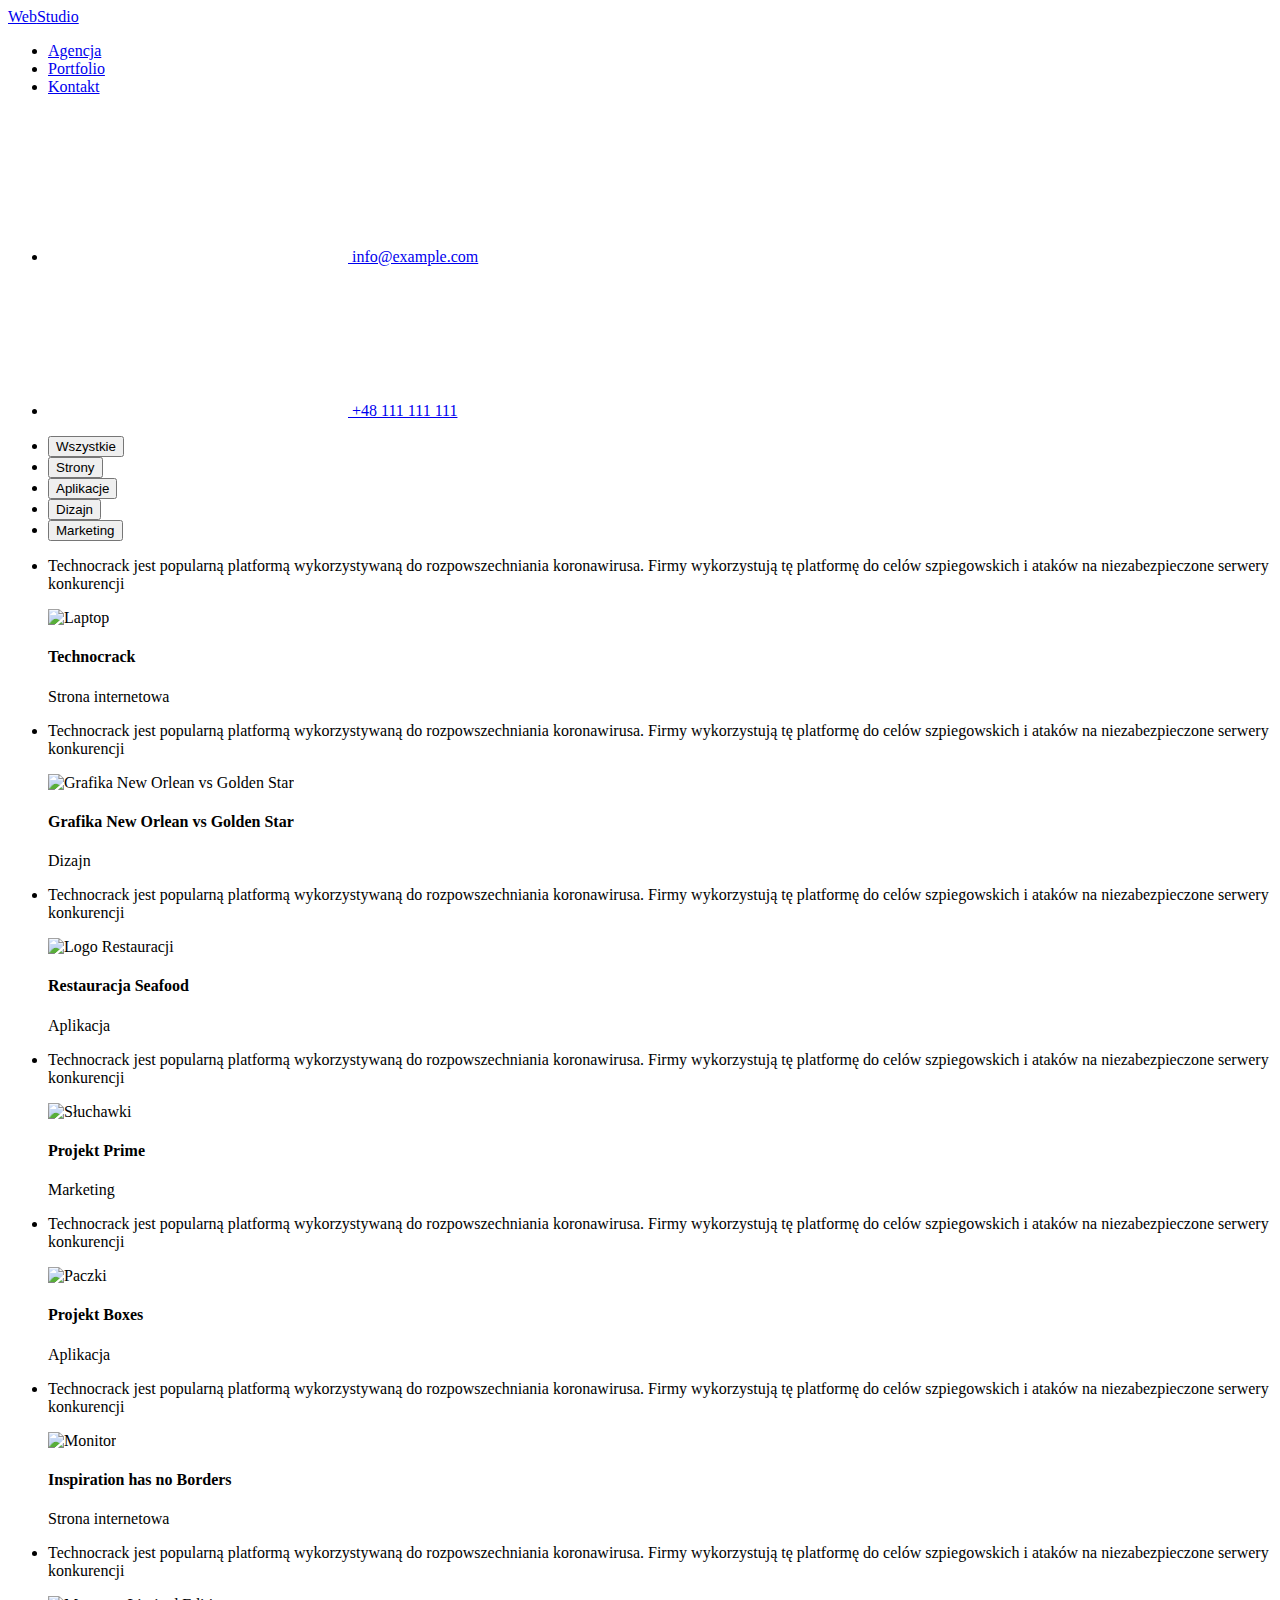
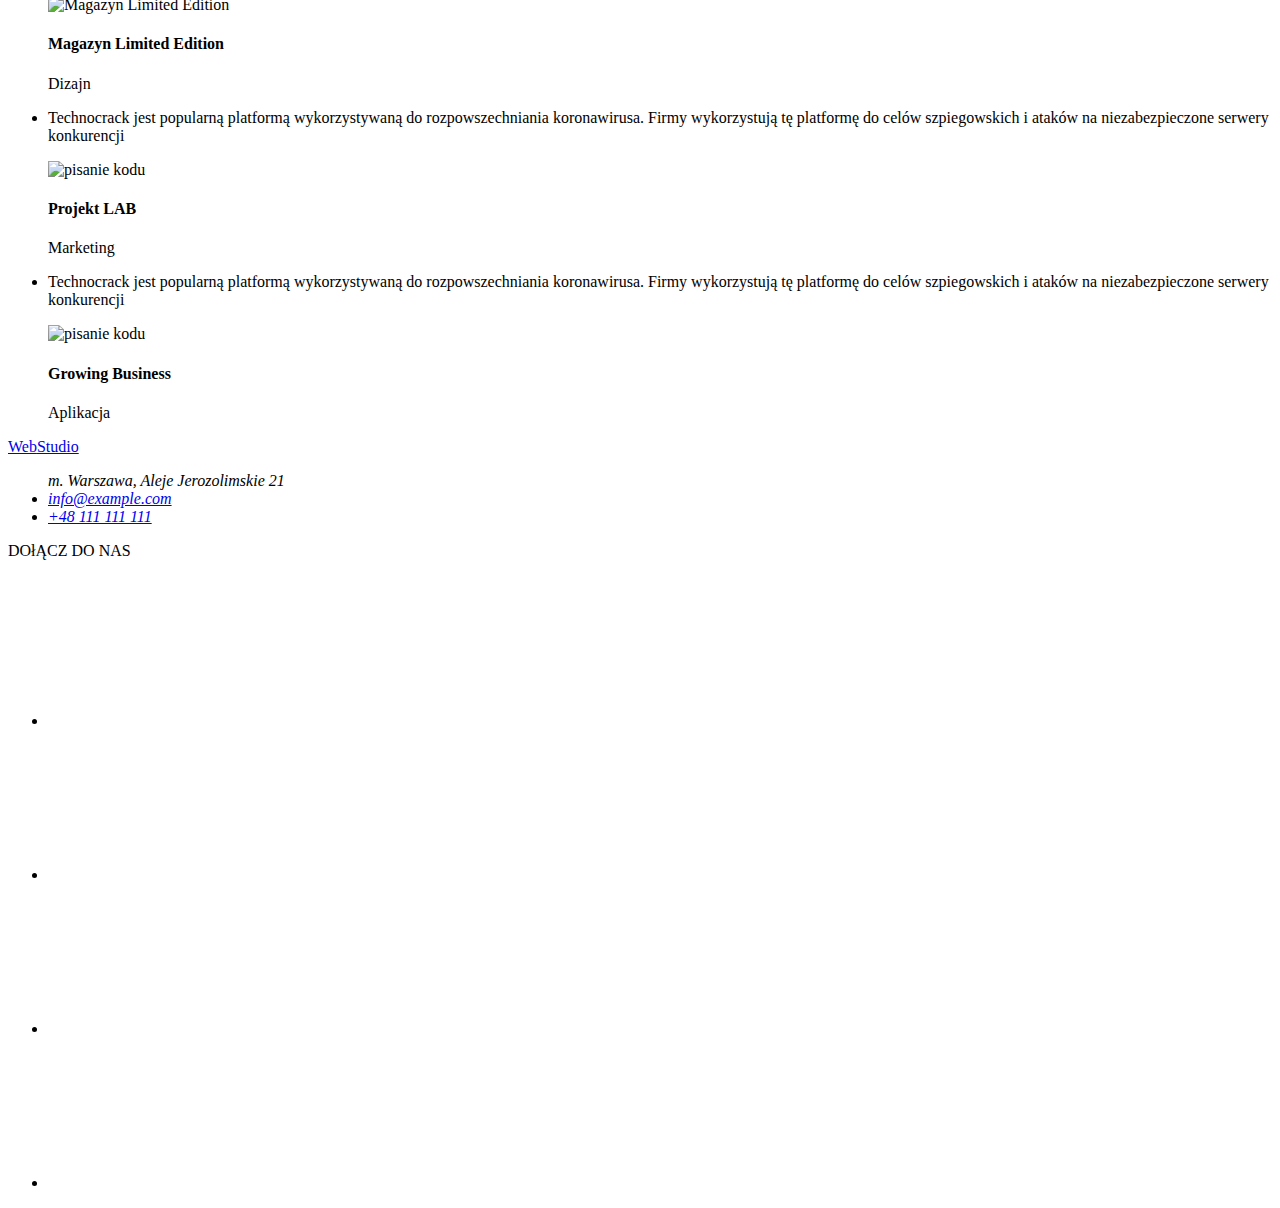
==== portfolio.html @ 672fe0e0 "Add files via upload" ====
<!DOCTYPE html>
<html lang="pl">
  <head>
    <meta charset="UTF-8" />
    <meta http-equiv="X-UA-Compatible" content="IE=edge" />
    <meta name="viewport" content="width=device-width, initial-scale=1.0" />
    <title>Studio</title>
    <link rel="stylesheet" href="css/styles.css" />
    <link rel="stylesheet" href="css/modern-normalize.min.css" />
    <link rel="preconnect" href="https://fonts.googleapis.com" />
    <link rel="preconnect" href="https://fonts.gstatic.com" crossorigin />
    <link
      href="https://fonts.googleapis.com/css2?family=Raleway:wght@700&family=Roboto:wght@400;500;700;900&display=swap"
      rel="stylesheet"
    />
    <link
      rel="stylesheet"
      href="https://cdnjs.cloudflare.com/ajax/libs/modern-normalize/1.1.0/modern-normalize.min.css"
      integrity="sha512-wpPYUAdjBVSE4KJnH1VR1HeZfpl1ub8YT/NKx4PuQ5NmX2tKuGu6U/JRp5y+Y8XG2tV+wKQpNHVUX03MfMFn9Q=="
      crossorigin="anonymous"
      referrerpolicy="no-referrer"
    />
  </head>
  <body>
    <div class="page">
      <div class="container container-navigation">
        <header class="navigation">
          <a class="navigation-logo" href="index.html"><span>Web</span>Studio</a>
          <nav>
            <ul class="navigation-list">
              <li class="navigation-list-item">
                <a class="agency-active" href="index.html">Agencja</a>
              </li>
              <li class="navigation-list-item">
                <a class="portfolio-active" href="portfolio.html">Portfolio</a>
              </li>
              <li class="navigation-list-item">
                <a class="contacts-active" href="#">Kontakt</a>
              </li>
            </ul>
          </nav>

          <ul class="link-phone-mail">
            <li class="link-mail">
              <a href="#">
                <svg class="icon-mail">
                  <use href="./images/icons.svg#icon-mail"></use>
                </svg>
                info@example.com</a
              >
            </li>
            <li class="link-phone">
              <a href="#">
                <svg class="icon-smartphone">
                  <use href="./images/icons.svg#icon-smartphone"></use>
                </svg>
                +48 111 111 111</a
              >
            </li>
          </ul>
        </header>
      </div>

      <main>
        <div class="section">
          <div class="container">
            <ul class="button-list">
              <li class="box">
                <button class="button-list-input" type="button">Wszystkie</button>
              </li>
              <li class="box">
                <button class="button-list-input" type="button">Strony</button>
              </li>
              <li class="box">
                <button class="button-list-input" type="button">Aplikacje</button>
              </li>
              <li class="box">
                <button class="button-list-input" type="button">Dizajn</button>
              </li>
              <li class="box">
                <button class="button-list-input" type="button">Marketing</button>
              </li>
            </ul>
          </div>

          <div class="container">
            <ul class="products-list">
              <li class="products-list-photo">
                <div class="product-list-card">
                  <div class="products-list-description">
                    <p>
                      Technocrack jest popularną platformą wykorzystywaną do rozpowszechniania
                      koronawirusa. Firmy wykorzystują tę platformę do celów szpiegowskich i ataków
                      na niezabezpieczone serwery konkurencji
                    </p>
                  </div>
                  <img src="images/laptop.jpg" alt="Laptop" width="370" height="294" />
                </div>

                <div class="products-list-item">
                  <h4 class="products-list-title">Technocrack</h4>
                  <span class="products-list-span">Strona internetowa</span>
                </div>
              </li>
              <li class="products-list-photo">
                <div class="product-list-card">
                  <div class="products-list-description">
                    <p>
                      Technocrack jest popularną platformą wykorzystywaną do rozpowszechniania
                      koronawirusa. Firmy wykorzystują tę platformę do celów szpiegowskich i ataków
                      na niezabezpieczone serwery konkurencji
                    </p>
                  </div>
                  <img
                    src="images/basketball.jpg"
                    alt="Grafika New Orlean vs Golden Star"
                    width="370"
                    height="294"
                  />
                </div>
                <div class="products-list-item">
                  <h4 class="products-list-title">Grafika New Orlean vs Golden Star</h4>
                  <span class="products-list-span"> Dizajn </span>
                </div>
              </li>

              <li class="products-list-photo">
                <div class="product-list-card">
                  <div class="products-list-description">
                    <p>
                      Technocrack jest popularną platformą wykorzystywaną do rozpowszechniania
                      koronawirusa. Firmy wykorzystują tę platformę do celów szpiegowskich i ataków
                      na niezabezpieczone serwery konkurencji
                    </p>
                  </div>
                  <img
                    src="images/logoseafood.jpg"
                    alt="Logo Restauracji"
                    width="370"
                    height="294"
                  />
                </div>
                <div class="products-list-item">
                  <h4 class="products-list-title">Restauracja Seafood</h4>
                  <span class="products-list-span">Aplikacja</span>
                </div>
              </li>

              <li class="products-list-photo">
                <div class="product-list-card">
                  <div class="products-list-description">
                    <p>
                      Technocrack jest popularną platformą wykorzystywaną do rozpowszechniania
                      koronawirusa. Firmy wykorzystują tę platformę do celów szpiegowskich i ataków
                      na niezabezpieczone serwery konkurencji
                    </p>
                  </div>
                  <img src="images/headphones.jpg" alt="Słuchawki" width="370" height="294" />
                </div>

                <div class="products-list-item">
                  <h4 class="products-list-title">Projekt Prime</h4>
                  <span class="products-list-span">Marketing</span>
                </div>
              </li>
              <li class="products-list-photo">
                <div class="product-list-card">
                  <div class="products-list-description">
                    <p>
                      Technocrack jest popularną platformą wykorzystywaną do rozpowszechniania
                      koronawirusa. Firmy wykorzystują tę platformę do celów szpiegowskich i ataków
                      na niezabezpieczone serwery konkurencji
                    </p>
                  </div>
                  <img src="images/packs.jpg" alt="Paczki" width="370" height="294" />
                </div>
                <div class="products-list-item">
                  <h4 class="products-list-title">Projekt Boxes</h4>
                  <span class="products-list-span">Aplikacja</span>
                </div>
              </li>
              <li class="products-list-photo">
                <div class="product-list-card">
                  <div class="products-list-description">
                    <p>
                      Technocrack jest popularną platformą wykorzystywaną do rozpowszechniania
                      koronawirusa. Firmy wykorzystują tę platformę do celów szpiegowskich i ataków
                      na niezabezpieczone serwery konkurencji
                    </p>
                  </div>
                  <img src="images/mac.jpg" alt="Monitor" width="370" height="294" />
                </div>
                <div class="products-list-item">
                  <h4 class="products-list-title">Inspiration has no Borders</h4>
                  <span class="products-list-span">Strona internetowa</span>
                </div>
              </li>
              <li class="products-list-photo">
                <div class="product-list-card">
                  <div class="products-list-description">
                    <p>
                      Technocrack jest popularną platformą wykorzystywaną do rozpowszechniania
                      koronawirusa. Firmy wykorzystują tę platformę do celów szpiegowskich i ataków
                      na niezabezpieczone serwery konkurencji
                    </p>
                  </div>
                  <img
                    src="images/book.jpg"
                    alt="Magazyn Limited Edition"
                    width="370"
                    height="294"
                  />
                </div>
                <div class="products-list-item">
                  <h4 class="products-list-title">Magazyn Limited Edition</h4>
                  <span class="products-list-span">Dizajn</span>
                </div>
              </li>
              <li class="products-list-photo">
                <div class="product-list-card">
                  <div class="products-list-description">
                    <p>
                      Technocrack jest popularną platformą wykorzystywaną do rozpowszechniania
                      koronawirusa. Firmy wykorzystują tę platformę do celów szpiegowskich i ataków
                      na niezabezpieczone serwery konkurencji
                    </p>
                  </div>
                  <img src="images/label.jpg" alt="pisanie kodu" width="370" height="294" />
                </div>

                <div class="products-list-item">
                  <h4 class="products-list-title">Projekt LAB</h4>
                  <span class="products-list-span">Marketing</span>
                </div>
              </li>
              <li class="products-list-photo">
                <div class="product-list-card">
                  <div class="products-list-description">
                    <p>
                      Technocrack jest popularną platformą wykorzystywaną do rozpowszechniania
                      koronawirusa. Firmy wykorzystują tę platformę do celów szpiegowskich i ataków
                      na niezabezpieczone serwery konkurencji
                    </p>
                  </div>
                  <img src="images/writing.jpg" alt="pisanie kodu" width="370" height="294" />
                </div>
                <div class="products-list-item">
                  <h4 class="products-list-title">Growing Business</h4>
                  <span class="products-list-span">Aplikacja</span>
                </div>
              </li>
            </ul>
          </div>
        </div>
      </main>

      <footer class="address-bottom">
        <div class="container bottom">
          <div>
            <a class="address-logo" href="index.html"><span>Web</span>Studio</a>
            <address>
              <ul class="address-link-phone-mail">
                <span>m. Warszawa, Aleje Jerozolimskie 21</span>

                <li><a href="#">info@example.com</a></li>
                <li><a href="#">+48 111 111 111</a></li>
              </ul>
            </address>
          </div>

          <div class="join-us">
            <span class="join-us-title">DOłĄCZ DO NAS</span>
            <ul class="footer-social-links">
              <li class="icons-ring-bottom">
                <svg class="icons-join-us">
                  <use href="./images/icons.svg#icon-instagram"></use>
                </svg>
              </li>
              <li class="icons-ring-bottom">
                <svg class="icons-join-us">
                  <use href="./images/icons.svg#icon-twitter"></use>
                </svg>
              </li>
              <li class="icons-ring-bottom">
                <svg class="icons-join-us">
                  <use href="./images/icons.svg#icon-facebook"></use>
                </svg>
              </li>
              <li class="icons-ring-bottom">
                <svg class="icons-join-us">
                  <use href="./images/icons.svg#icon-linkedin"></use>
                </svg>
              </li>
            </ul>
          </div>
        </div>
      </footer>
    </div>
  </body>
</html>
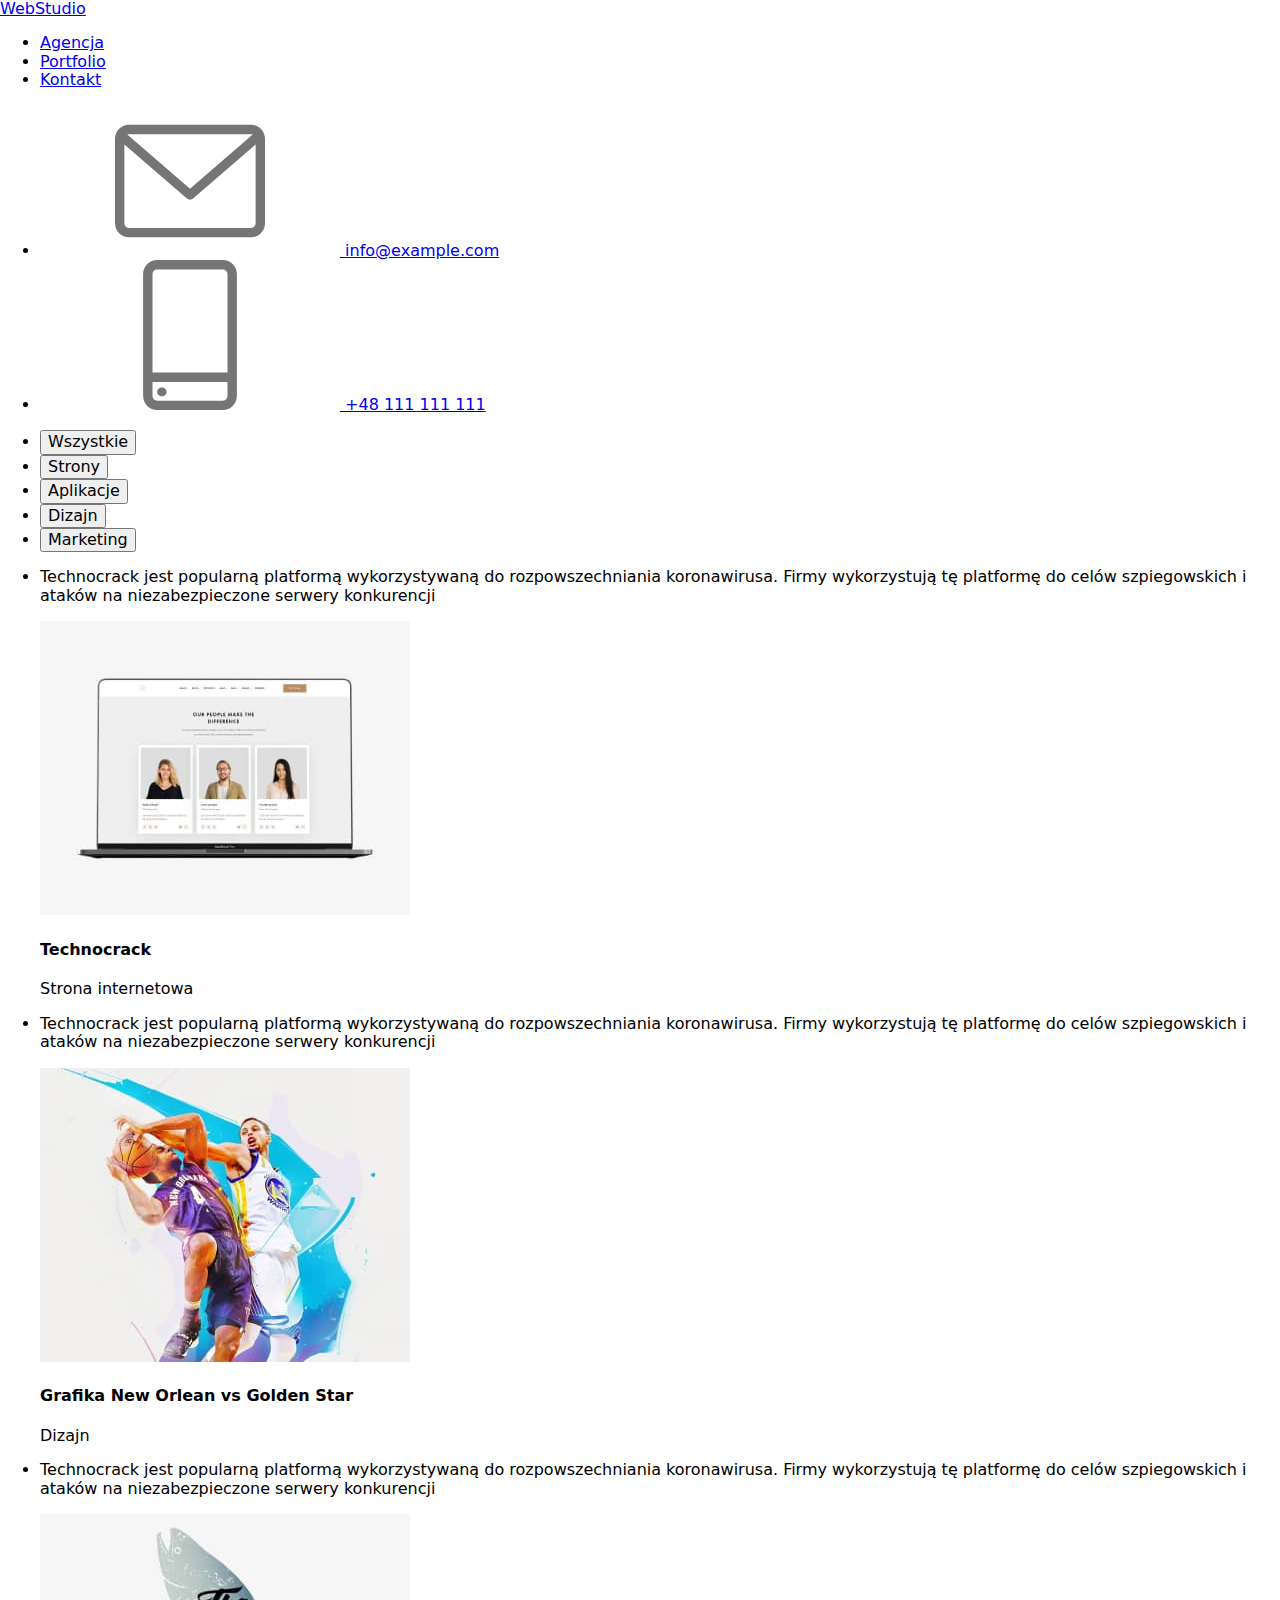
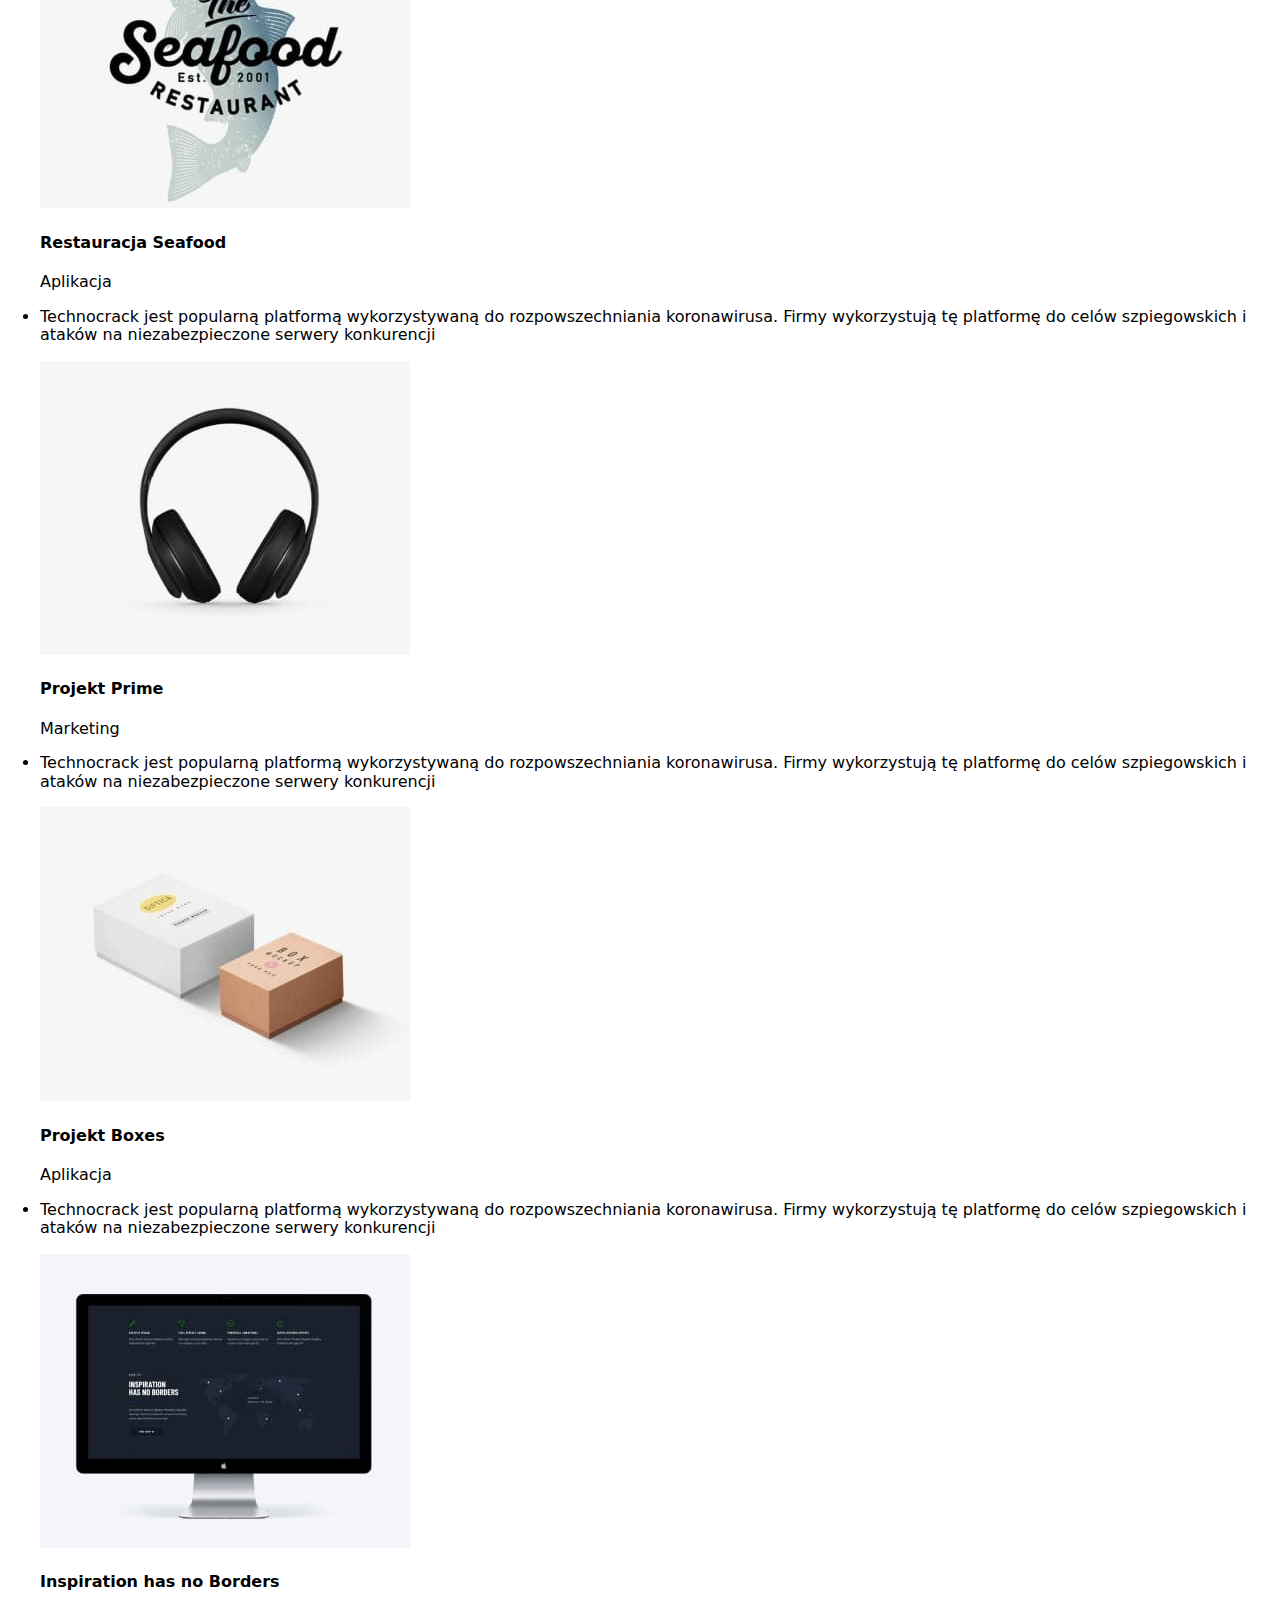
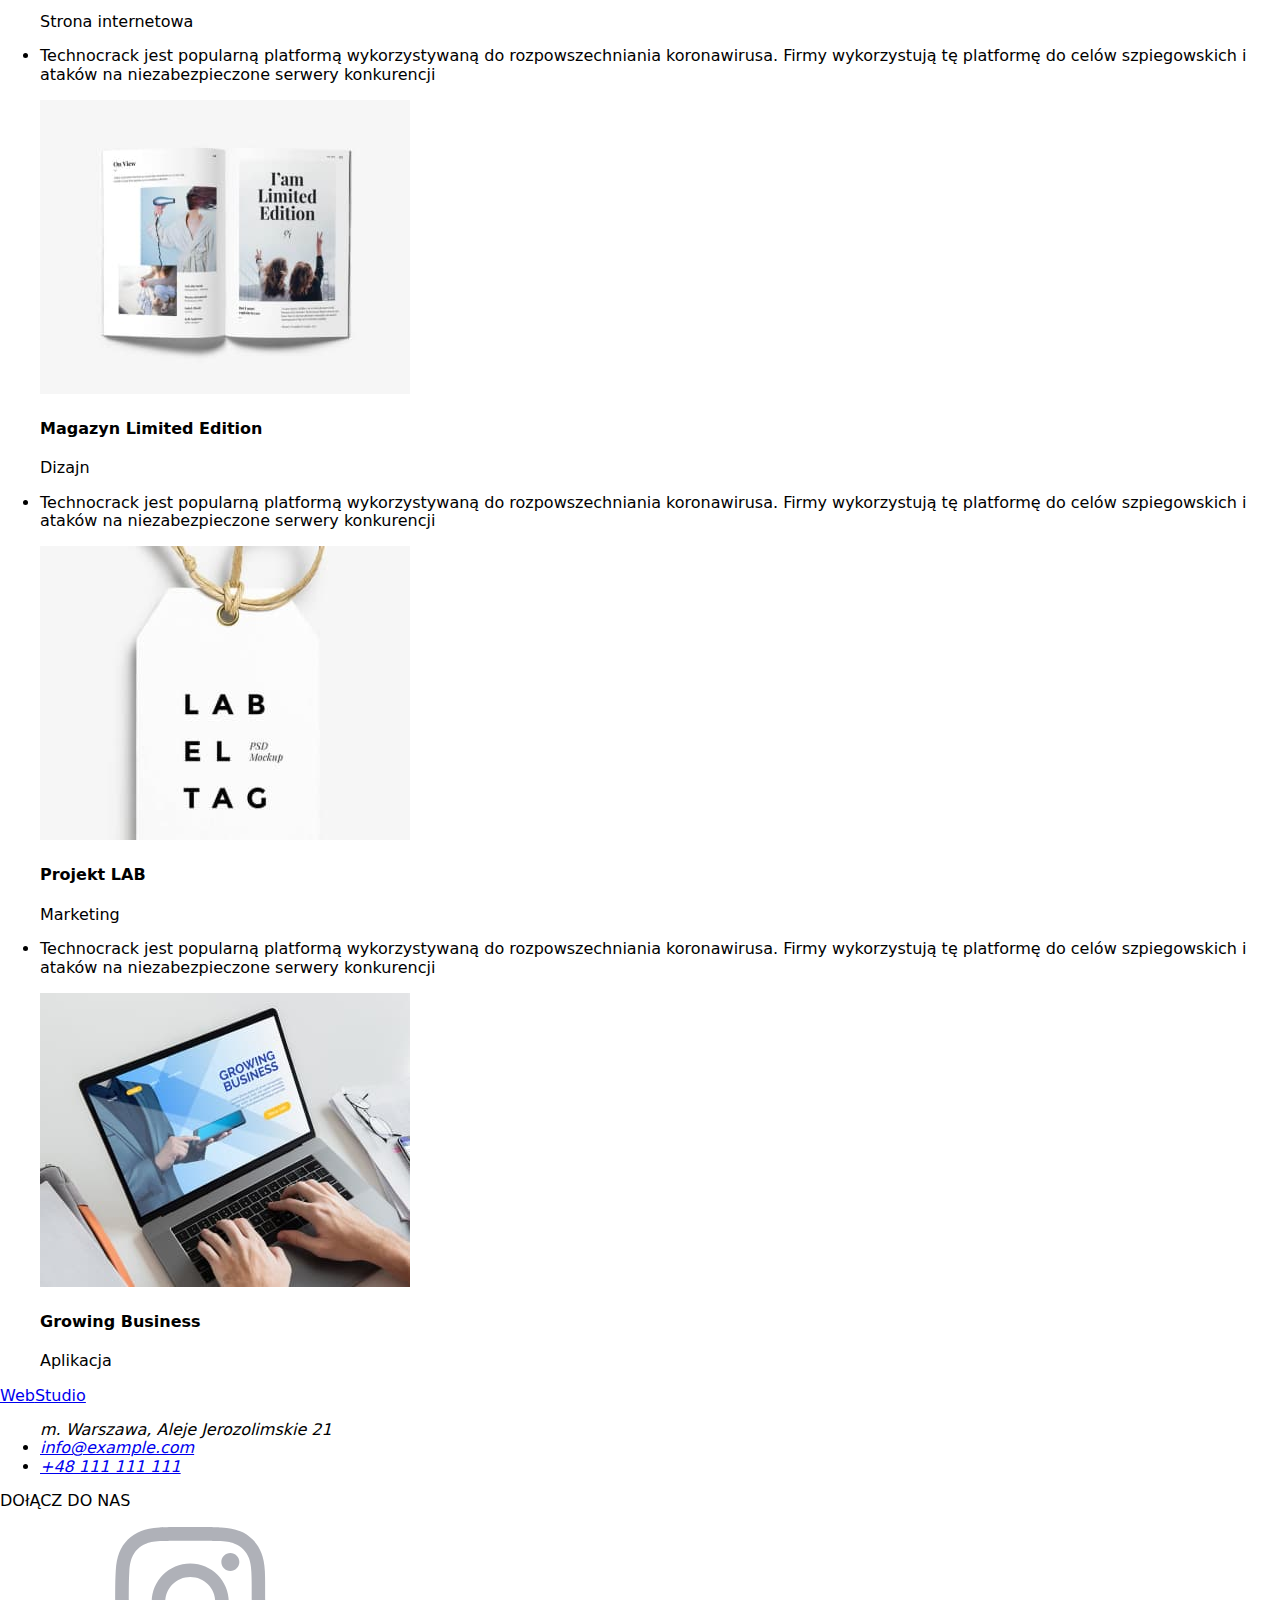
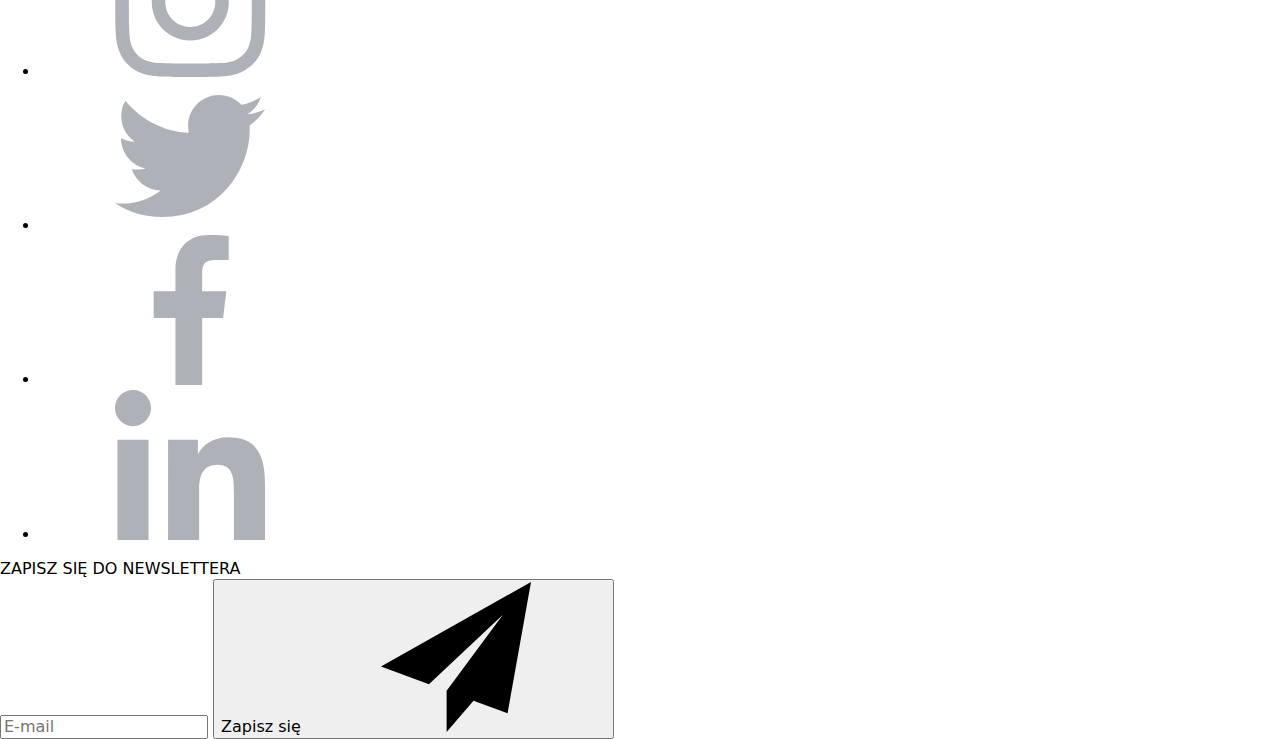
==== commit 9f4b6872: "bem" ====
--- a/portfolio.html
+++ b/portfolio.html
@@ -23,35 +23,35 @@
   </head>
   <body>
     <div class="page">
-      <div class="container container-navigation">
+      <div class="container">
         <header class="navigation">
-          <a class="navigation-logo" href="index.html"><span>Web</span>Studio</a>
+          <a class="navigation__logo" href="index.html"><span>Web</span>Studio</a>
           <nav>
-            <ul class="navigation-list">
-              <li class="navigation-list-item">
+            <ul class="navigation__list">
+              <li class="navigation__list-item">
                 <a class="agency-active" href="index.html">Agencja</a>
               </li>
-              <li class="navigation-list-item">
+              <li class="navigation__list-item">
                 <a class="portfolio-active" href="portfolio.html">Portfolio</a>
               </li>
-              <li class="navigation-list-item">
+              <li class="navigation__list-item">
                 <a class="contacts-active" href="#">Kontakt</a>
               </li>
             </ul>
           </nav>
 
-          <ul class="link-phone-mail">
-            <li class="link-mail">
+          <ul class="navigation__links">
+            <li class="navigation__links-mail">
               <a href="#">
-                <svg class="icon-mail">
+                <svg class="navigation__links-icon-mail">
                   <use href="./images/icons.svg#icon-mail"></use>
                 </svg>
-                info@example.com</a
-              >
+                info@example.com
+              </a>
             </li>
-            <li class="link-phone">
+            <li class="navigation__links-phone">
               <a href="#">
-                <svg class="icon-smartphone">
+                <svg class="navigation__links-icon-smartphone">
                   <use href="./images/icons.svg#icon-smartphone"></use>
                 </svg>
                 +48 111 111 111</a
@@ -293,6 +293,21 @@
               </li>
             </ul>
           </div>
+          <div class="footer-box">
+            <span class="footer-box-title">ZAPISZ SIĘ DO NEWSLETTERA</span>
+
+            <form name="signup_form" autocomplete="on" novalidate class="footer-box-form">
+              <label>
+                <input type="email" name="E-mail" placeholder="E-mail" class="newsletter" />
+              </label>
+              <button type="submit" class="button-newsletter">
+                <span class="button-newsletter-text">Zapisz się</span>
+                <svg class="icon-send">
+                  <use href="./images/icons.svg#icon-send"></use>
+                </svg>
+              </button>
+            </form>
+          </div>
         </div>
       </footer>
     </div>
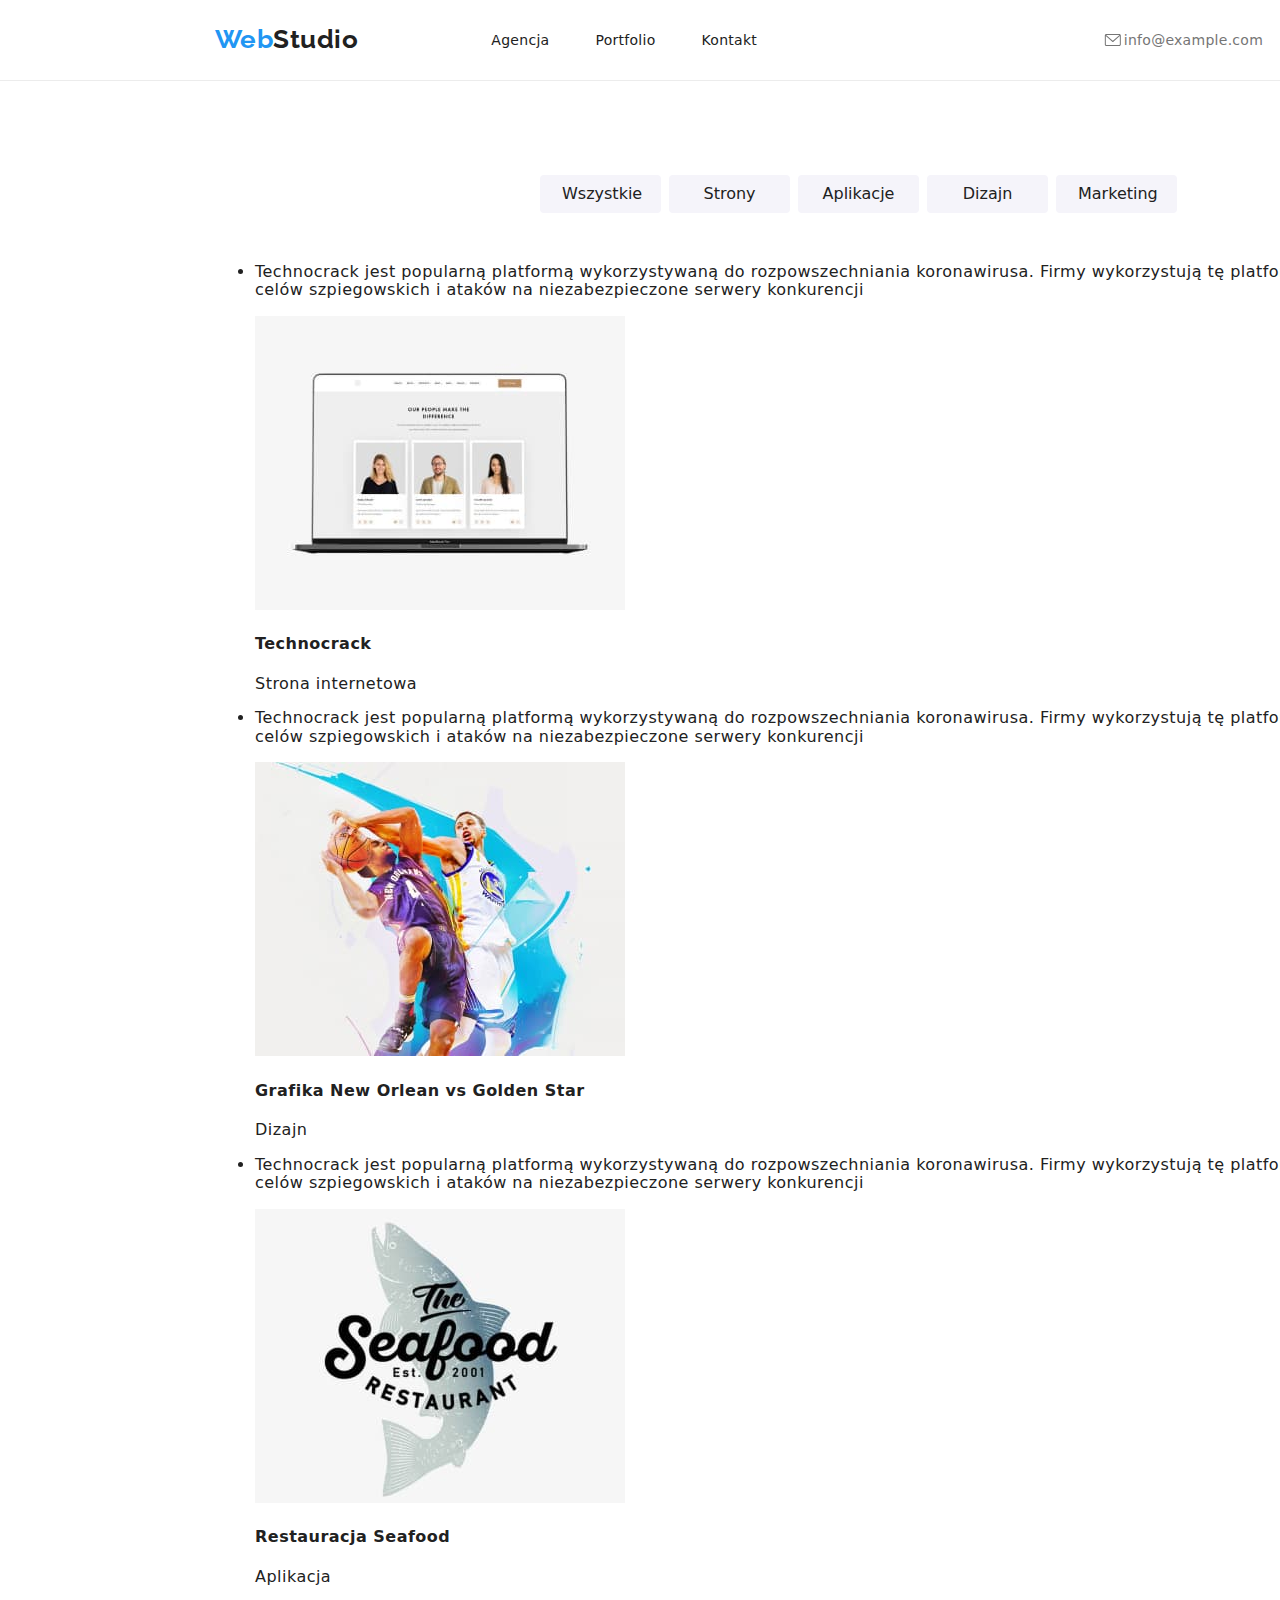
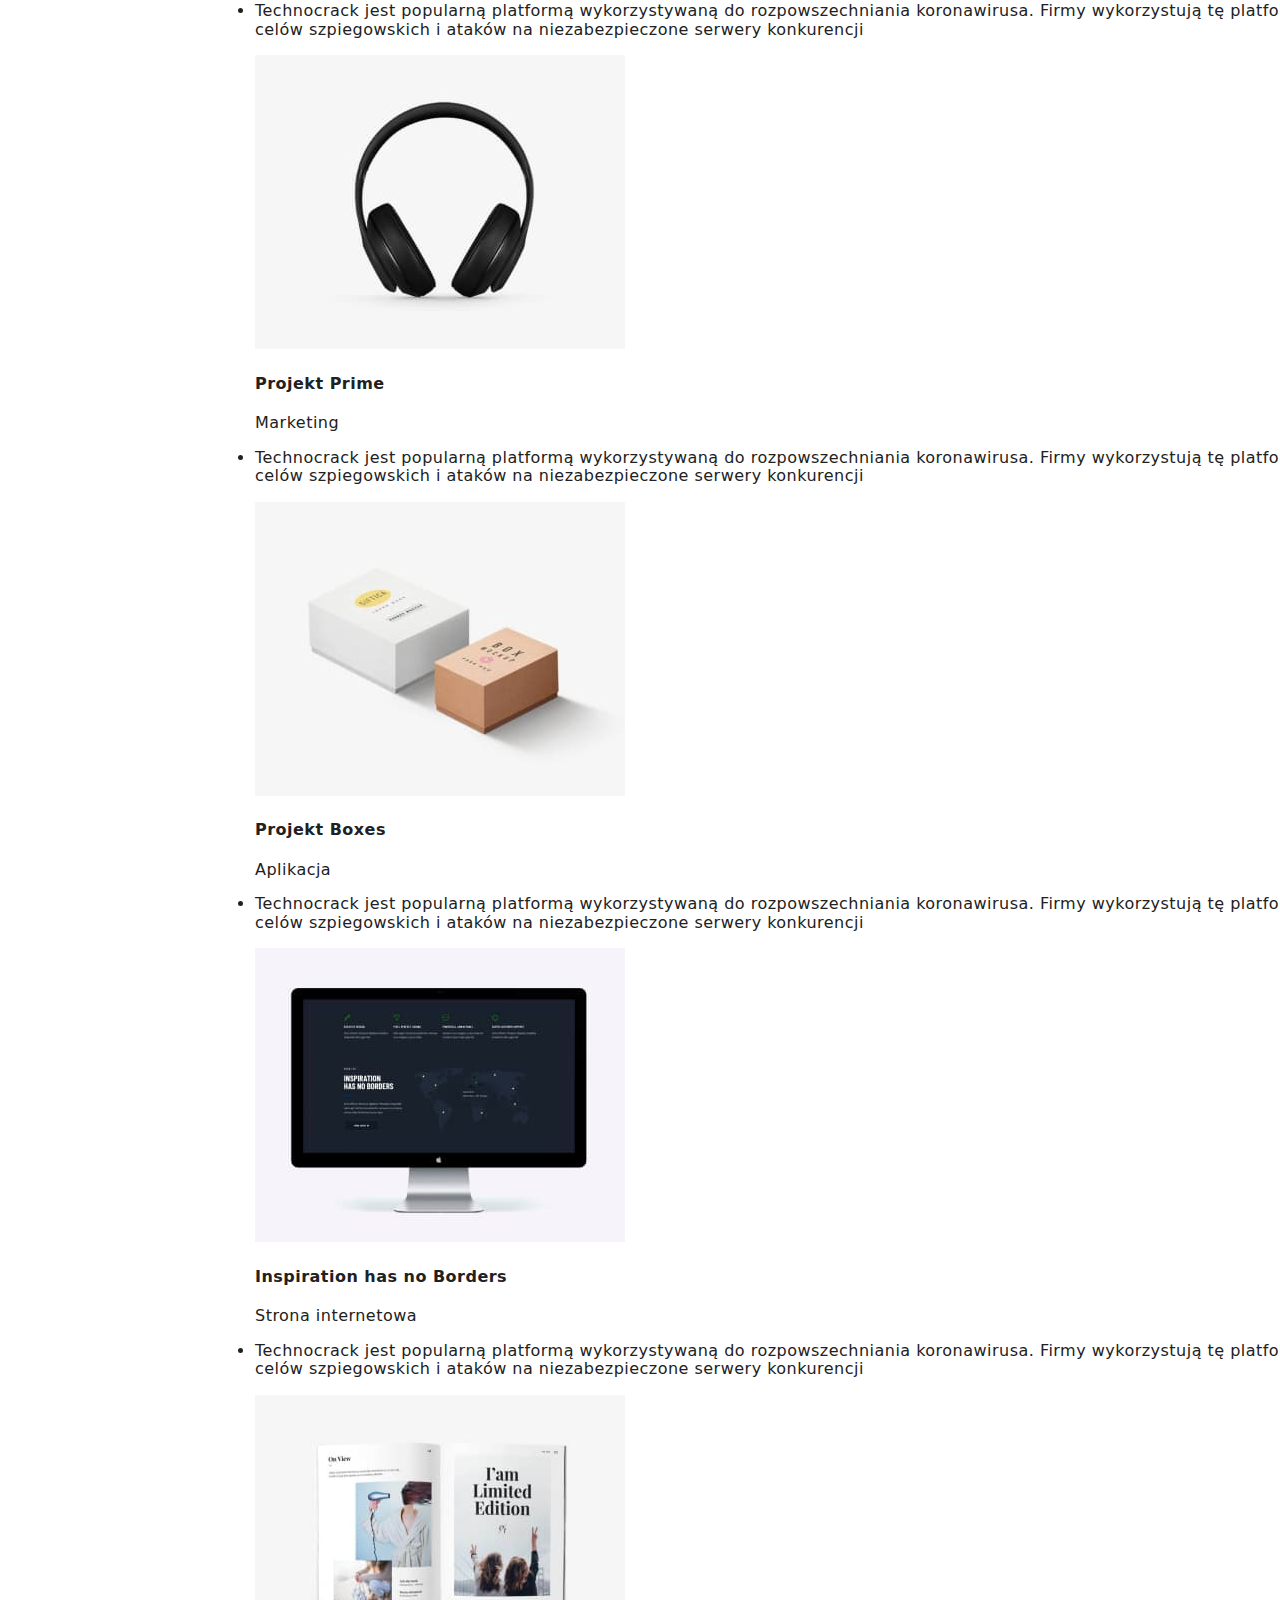
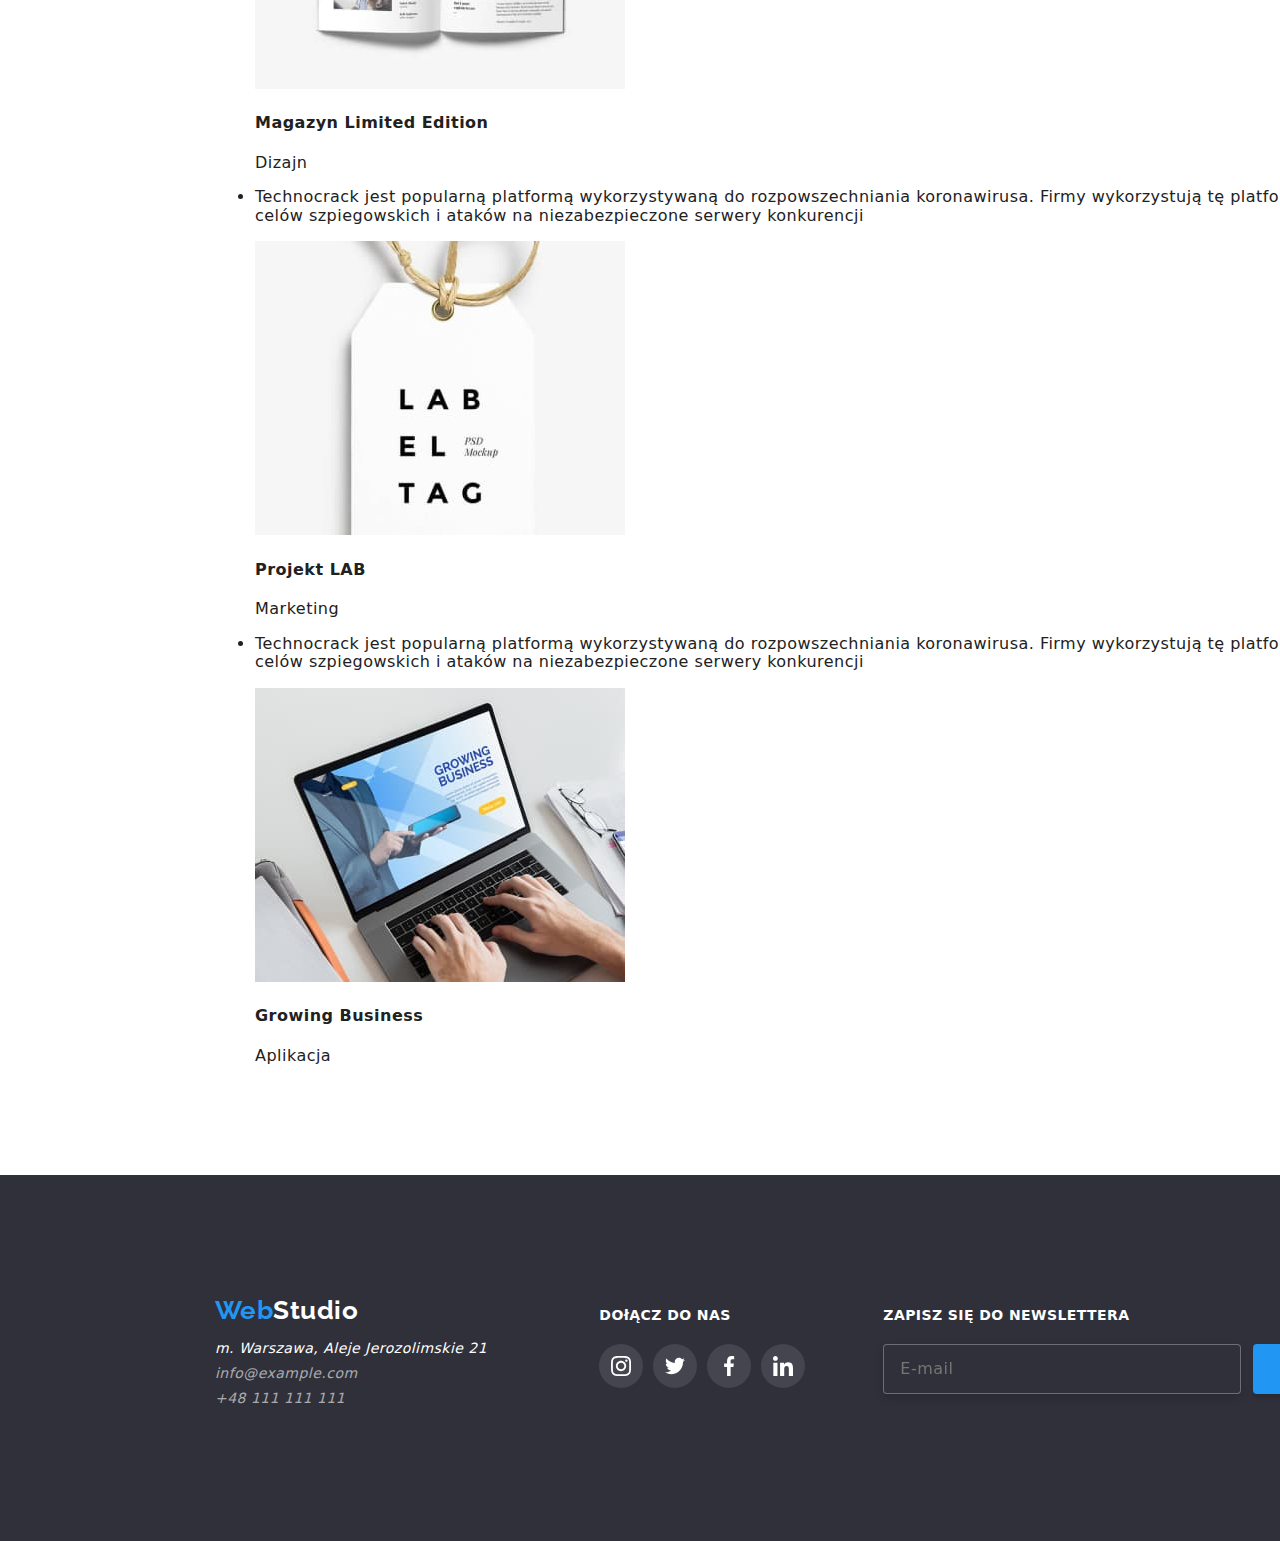
==== commit 5441eb18: "i add sass files" ====
--- a/portfolio.html
+++ b/portfolio.html
@@ -5,14 +5,16 @@
     <meta http-equiv="X-UA-Compatible" content="IE=edge" />
     <meta name="viewport" content="width=device-width, initial-scale=1.0" />
     <title>Studio</title>
-    <link rel="stylesheet" href="css/styles.css" />
+    <link rel="stylesheet" href="css/main.min.css" />
     <link rel="stylesheet" href="css/modern-normalize.min.css" />
+    <link rel="stylesheet" href="./css/main.min.css.map" />
     <link rel="preconnect" href="https://fonts.googleapis.com" />
     <link rel="preconnect" href="https://fonts.gstatic.com" crossorigin />
     <link
       href="https://fonts.googleapis.com/css2?family=Raleway:wght@700&family=Roboto:wght@400;500;700;900&display=swap"
       rel="stylesheet"
     />
+
     <link
       rel="stylesheet"
       href="https://cdnjs.cloudflare.com/ajax/libs/modern-normalize/1.1.0/modern-normalize.min.css"
@@ -23,7 +25,7 @@
   </head>
   <body>
     <div class="page">
-      <div class="container">
+      <div class="container container-navigation">
         <header class="navigation">
           <a class="navigation__logo" href="index.html"><span>Web</span>Studio</a>
           <nav>
@@ -60,7 +62,6 @@
           </ul>
         </header>
       </div>
-
       <main>
         <div class="section">
           <div class="container">
@@ -84,10 +85,10 @@
           </div>
 
           <div class="container">
-            <ul class="products-list">
-              <li class="products-list-photo">
-                <div class="product-list-card">
-                  <div class="products-list-description">
+            <ul class="products__list">
+              <li class="products__list-photo">
+                <div class="products__list-card">
+                  <div class="products__list-description">
                     <p>
                       Technocrack jest popularną platformą wykorzystywaną do rozpowszechniania
                       koronawirusa. Firmy wykorzystują tę platformę do celów szpiegowskich i ataków
@@ -97,14 +98,14 @@
                   <img src="images/laptop.jpg" alt="Laptop" width="370" height="294" />
                 </div>
 
-                <div class="products-list-item">
-                  <h4 class="products-list-title">Technocrack</h4>
-                  <span class="products-list-span">Strona internetowa</span>
-                </div>
-              </li>
-              <li class="products-list-photo">
-                <div class="product-list-card">
-                  <div class="products-list-description">
+                <div class="products__list-item">
+                  <h4 class="products__list-title">Technocrack</h4>
+                  <span class="products__list-span">Strona internetowa</span>
+                </div>
+              </li>
+              <li class="products__list-photo">
+                <div class="products__list-card">
+                  <div class="products__list-description">
                     <p>
                       Technocrack jest popularną platformą wykorzystywaną do rozpowszechniania
                       koronawirusa. Firmy wykorzystują tę platformę do celów szpiegowskich i ataków
@@ -118,15 +119,15 @@
                     height="294"
                   />
                 </div>
-                <div class="products-list-item">
-                  <h4 class="products-list-title">Grafika New Orlean vs Golden Star</h4>
-                  <span class="products-list-span"> Dizajn </span>
-                </div>
-              </li>
-
-              <li class="products-list-photo">
-                <div class="product-list-card">
-                  <div class="products-list-description">
+                <div class="products__list-item">
+                  <h4 class="products__list-title">Grafika New Orlean vs Golden Star</h4>
+                  <span class="products__list-span"> Dizajn </span>
+                </div>
+              </li>
+
+              <li class="products__list-photo">
+                <div class="products__list-card">
+                  <div class="products__list-description">
                     <p>
                       Technocrack jest popularną platformą wykorzystywaną do rozpowszechniania
                       koronawirusa. Firmy wykorzystują tę platformę do celów szpiegowskich i ataków
@@ -140,15 +141,15 @@
                     height="294"
                   />
                 </div>
-                <div class="products-list-item">
-                  <h4 class="products-list-title">Restauracja Seafood</h4>
-                  <span class="products-list-span">Aplikacja</span>
-                </div>
-              </li>
-
-              <li class="products-list-photo">
-                <div class="product-list-card">
-                  <div class="products-list-description">
+                <div class="products__list-item">
+                  <h4 class="products__list-title">Restauracja Seafood</h4>
+                  <span class="products__list-span">Aplikacja</span>
+                </div>
+              </li>
+
+              <li class="products__list-photo">
+                <div class="products__list-card">
+                  <div class="products__list-description">
                     <p>
                       Technocrack jest popularną platformą wykorzystywaną do rozpowszechniania
                       koronawirusa. Firmy wykorzystują tę platformę do celów szpiegowskich i ataków
@@ -158,14 +159,14 @@
                   <img src="images/headphones.jpg" alt="Słuchawki" width="370" height="294" />
                 </div>
 
-                <div class="products-list-item">
-                  <h4 class="products-list-title">Projekt Prime</h4>
-                  <span class="products-list-span">Marketing</span>
-                </div>
-              </li>
-              <li class="products-list-photo">
-                <div class="product-list-card">
-                  <div class="products-list-description">
+                <div class="products__list-item">
+                  <h4 class="products__list-title">Projekt Prime</h4>
+                  <span class="products__list-span">Marketing</span>
+                </div>
+              </li>
+              <li class="products__list-photo">
+                <div class="products__list-card">
+                  <div class="products__list-description">
                     <p>
                       Technocrack jest popularną platformą wykorzystywaną do rozpowszechniania
                       koronawirusa. Firmy wykorzystują tę platformę do celów szpiegowskich i ataków
@@ -174,14 +175,14 @@
                   </div>
                   <img src="images/packs.jpg" alt="Paczki" width="370" height="294" />
                 </div>
-                <div class="products-list-item">
-                  <h4 class="products-list-title">Projekt Boxes</h4>
-                  <span class="products-list-span">Aplikacja</span>
-                </div>
-              </li>
-              <li class="products-list-photo">
-                <div class="product-list-card">
-                  <div class="products-list-description">
+                <div class="products__list-item">
+                  <h4 class="products__list-title">Projekt Boxes</h4>
+                  <span class="products__list-span">Aplikacja</span>
+                </div>
+              </li>
+              <li class="products__list-photo">
+                <div class="products__list-card">
+                  <div class="products__list-description">
                     <p>
                       Technocrack jest popularną platformą wykorzystywaną do rozpowszechniania
                       koronawirusa. Firmy wykorzystują tę platformę do celów szpiegowskich i ataków
@@ -190,14 +191,14 @@
                   </div>
                   <img src="images/mac.jpg" alt="Monitor" width="370" height="294" />
                 </div>
-                <div class="products-list-item">
-                  <h4 class="products-list-title">Inspiration has no Borders</h4>
-                  <span class="products-list-span">Strona internetowa</span>
-                </div>
-              </li>
-              <li class="products-list-photo">
-                <div class="product-list-card">
-                  <div class="products-list-description">
+                <div class="products__list-item">
+                  <h4 class="products__list-title">Inspiration has no Borders</h4>
+                  <span class="products__list-span">Strona internetowa</span>
+                </div>
+              </li>
+              <li class="products__list-photo">
+                <div class="products__list-card">
+                  <div class="products__list-description">
                     <p>
                       Technocrack jest popularną platformą wykorzystywaną do rozpowszechniania
                       koronawirusa. Firmy wykorzystują tę platformę do celów szpiegowskich i ataków
@@ -211,14 +212,14 @@
                     height="294"
                   />
                 </div>
-                <div class="products-list-item">
-                  <h4 class="products-list-title">Magazyn Limited Edition</h4>
-                  <span class="products-list-span">Dizajn</span>
-                </div>
-              </li>
-              <li class="products-list-photo">
-                <div class="product-list-card">
-                  <div class="products-list-description">
+                <div class="products__list-item">
+                  <h4 class="products__list-title">Magazyn Limited Edition</h4>
+                  <span class="products__list-span">Dizajn</span>
+                </div>
+              </li>
+              <li class="products__list-photo">
+                <div class="products__list-card">
+                  <div class="products__list-description">
                     <p>
                       Technocrack jest popularną platformą wykorzystywaną do rozpowszechniania
                       koronawirusa. Firmy wykorzystują tę platformę do celów szpiegowskich i ataków
@@ -228,14 +229,14 @@
                   <img src="images/label.jpg" alt="pisanie kodu" width="370" height="294" />
                 </div>
 
-                <div class="products-list-item">
-                  <h4 class="products-list-title">Projekt LAB</h4>
-                  <span class="products-list-span">Marketing</span>
-                </div>
-              </li>
-              <li class="products-list-photo">
-                <div class="product-list-card">
-                  <div class="products-list-description">
+                <div class="products__list-item">
+                  <h4 class="products__list-title">Projekt LAB</h4>
+                  <span class="products__list-span">Marketing</span>
+                </div>
+              </li>
+              <li class="products__list-photo">
+                <div class="products__list-card">
+                  <div class="products__list-description">
                     <p>
                       Technocrack jest popularną platformą wykorzystywaną do rozpowszechniania
                       koronawirusa. Firmy wykorzystują tę platformę do celów szpiegowskich i ataków
@@ -244,9 +245,9 @@
                   </div>
                   <img src="images/writing.jpg" alt="pisanie kodu" width="370" height="294" />
                 </div>
-                <div class="products-list-item">
-                  <h4 class="products-list-title">Growing Business</h4>
-                  <span class="products-list-span">Aplikacja</span>
+                <div class="products__list-item">
+                  <h4 class="products__list-title">Growing Business</h4>
+                  <span class="products__list-span">Aplikacja</span>
                 </div>
               </li>
             </ul>
--- a/css/main.min.css
+++ b/css/main.min.css
@@ -0,0 +1 @@
+.container-navigation{width:1600px;border-bottom:1px solid #ececec}.navigation{display:-webkit-box;display:-webkit-flex;display:-moz-box;display:-ms-flexbox;display:flex;-webkit-box-align:center;-webkit-align-items:center;-moz-box-align:center;-ms-flex-align:center;align-items:center;height:80px}.navigation__logo{margin:24px 93px 25px 0px;font-family:"Raleway",sans-serif;font-weight:700;font-size:26px;line-height:1.17;width:145px}.navigation__logo span{color:#2196f3}.navigation__list{display:-webkit-box;display:-webkit-flex;display:-moz-box;display:-ms-flexbox;display:flex;list-style:none;gap:46px;border:0px;line-height:1.17;font-size:14px;font-weight:500;letter-spacing:.02em}.navigation__list-item{position:relative}.navigation__list a:focus,.navigation__list a:hover{color:#2196f3;outline:none}.navigation__links{display:-webkit-box;display:-webkit-flex;display:-moz-box;display:-ms-flexbox;display:flex;list-style:none;color:#757575;gap:30px;margin:32px 12px 32px 305px;-webkit-transition-property:color;-o-transition-property:color;-moz-transition-property:color;transition-property:color;-webkit-transition-duration:250ms;-moz-transition-duration:250ms;-o-transition-duration:250ms;transition-duration:250ms;-webkit-transition-timing-function:ease-in-out,cubic-bezier(0.4, 0, 0.2, 1);-moz-transition-timing-function:ease-in-out,cubic-bezier(0.4, 0, 0.2, 1);-o-transition-timing-function:ease-in-out,cubic-bezier(0.4, 0, 0.2, 1);transition-timing-function:ease-in-out,cubic-bezier(0.4, 0, 0.2, 1)}.navigation__links-icon-smartphone{width:30px;height:16px}.navigation a{text-decoration:none;color:#212121}.navigation__links a:focus,.navigation__links a:hover{color:#2196f3}.navigation__links-icon-mail :hover,.navigation__links-icon-mail :focus,.navigation__links-icon-smartphone :focus,.navigation__links-icon-smartphone :hover{-webkit-filter:invert(44%) sepia(65%) saturate(2166%) hue-rotate(186deg) brightness(101%) contrast(91%);filter:invert(44%) sepia(65%) saturate(2166%) hue-rotate(186deg) brightness(101%) contrast(91%)}.portfolio-active,.agency-active{-webkit-transition-property:color;-o-transition-property:color;-moz-transition-property:color;transition-property:color;-webkit-transition-duration:250ms;-moz-transition-duration:250ms;-o-transition-duration:250ms;transition-duration:250ms;-webkit-transition-timing-function:ease-in-out,cubic-bezier(0.4, 0, 0.2, 1);-moz-transition-timing-function:ease-in-out,cubic-bezier(0.4, 0, 0.2, 1);-o-transition-timing-function:ease-in-out,cubic-bezier(0.4, 0, 0.2, 1);transition-timing-function:ease-in-out,cubic-bezier(0.4, 0, 0.2, 1)}.agency-active:hover:after,.agency-active:focus:after,.portfolio-active:focus:after,.portfolio-active:hover:after{content:"";height:4px;display:block;width:100%;background-color:#2196f3;-webkit-border-radius:2px;-moz-border-radius:2px;border-radius:2px;position:absolute;top:44px}.navigation__links-phone{width:130px}.navigation__links-mail{width:161px}.navigation__links a{display:-webkit-box;display:-webkit-flex;display:-moz-box;display:-ms-flexbox;display:flex;font-size:14px;font-weight:500;color:#757575;letter-spacing:.02em;height:16px}.banner{background-color:#2f303a;height:600px;background-image:url("../images/background.jpg");background-image:-webkit-gradient(linear, top black, );background-image:-webkit-linear-gradient(bottom black);background-image:-moz-linear-gradient(bottom black);background-image:-o-linear-gradient(bottom black);background-image:linear-gradient(to top black)}.banner__title-solutions{color:#fff;text-align:center;letter-spacing:.06em;width:696px;font-weight:900;font-size:44px;line-height:1.36;margin:0px 237px;padding-top:106px}.banner__title-order-button{color:#fff;background-color:#2196f3;margin:30px 485px 200px 485px;padding:10px 41px 10px 41px;width:200px;border:0px;-webkit-border-radius:4px;-moz-border-radius:4px;border-radius:4px;cursor:pointer;font-weight:700;font-size:16px;line-height:1.87}.icon-antenna,.icon-clock,.icon-diagram,.icon-astronaut{background-color:#f5f4fa;padding:25px 100px;width:270px;height:120px}.our-strengths{padding-bottom:94px;padding-top:94px}.our-strengths__list{display:-webkit-box;display:-webkit-flex;display:-moz-box;display:-ms-flexbox;display:flex;padding-left:0px;padding-bottom:94px;gap:30px;background-color:#fff;list-style:none}.our-strengths__list-title{line-height:1.17;font-weight:700;font-size:14px}.our-strengths__list-paragraf{color:#757575;line-height:1.71;font-size:14px;width:270px}.page{width:1600px;margin:0 auto}.container{padding:0px 215px 0px 215px}.section{padding-bottom:94px;padding-top:94px}.backdrop{background-color:rgba(0,0,0,.2);position:fixed;z-index:3;width:100%;height:100%;top:0;left:0;margin:0;padding:0;display:-webkit-box;display:-webkit-flex;display:-moz-box;display:-ms-flexbox;display:flex;-webkit-box-align:center;-webkit-align-items:center;-moz-box-align:center;-ms-flex-align:center;align-items:center;-webkit-box-pack:center;-webkit-justify-content:center;-moz-box-pack:center;-ms-flex-pack:center;justify-content:center;-webkit-transition-property:visibility,opacity,-webkit-transform;transition-property:visibility,opacity,-webkit-transform;-o-transition-property:visibility,opacity,-o-transform;-moz-transition-property:transform,visibility,opacity,-moz-transform;transition-property:transform,visibility,opacity;transition-property:transform,visibility,opacity,-webkit-transform,-moz-transform,-o-transform;-webkit-transition-duration:250ms;-moz-transition-duration:250ms;-o-transition-duration:250ms;transition-duration:250ms;-webkit-transition-timing-function:ease-in-out,cubic-bezier(0.4, 0, 0.2, 1);-moz-transition-timing-function:ease-in-out,cubic-bezier(0.4, 0, 0.2, 1);-o-transition-timing-function:ease-in-out,cubic-bezier(0.4, 0, 0.2, 1);transition-timing-function:ease-in-out,cubic-bezier(0.4, 0, 0.2, 1);background:rgba(0,0,0,.2);-webkit-transform:scale(1);-moz-transform:scale(1);-ms-transform:scale(1);-o-transform:scale(1);transform:scale(1)}.is-hidden .modal-box{-webkit-transform:scale(0);-moz-transform:scale(0);-ms-transform:scale(0);-o-transform:scale(0);transform:scale(0)}.is-hidden{pointer-events:none;visibility:hidden;opacity:0;-webkit-transform:translateX(-50%) translateY(-50%) scale(0) rotate(0deg) skew(40deg, 40deg);-moz-transform:translateX(-50%) translateY(-50%) scale(0) rotate(0deg) skew(40deg, 40deg);-ms-transform:translateX(-50%) translateY(-50%) scale(0) rotate(0deg) skew(40deg, 40deg);-o-transform:translateX(-50%) translateY(-50%) scale(0) rotate(0deg) skew(40deg, 40deg);transform:translateX(-50%) translateY(-50%) scale(0) rotate(0deg) skew(40deg, 40deg)}.modal-box{height:581px;width:528px;-webkit-border-radius:4px;-moz-border-radius:4px;border-radius:4px;background-color:#fff;display:block;-webkit-box-pack:end;-webkit-justify-content:flex-end;-moz-box-pack:end;-ms-flex-pack:end;justify-content:flex-end;z-index:1;-webkit-transition-property:visibility,opacity,-webkit-transform;transition-property:visibility,opacity,-webkit-transform;-o-transition-property:visibility,opacity,-o-transform;-moz-transition-property:transform,visibility,opacity,-moz-transform;transition-property:transform,visibility,opacity;transition-property:transform,visibility,opacity,-webkit-transform,-moz-transform,-o-transform;-webkit-transition-duration:250ms;-moz-transition-duration:250ms;-o-transition-duration:250ms;transition-duration:250ms;-webkit-transition-timing-function:ease-in-out,cubic-bezier(0.4, 0, 0.2, 1);-moz-transition-timing-function:ease-in-out,cubic-bezier(0.4, 0, 0.2, 1);-o-transition-timing-function:ease-in-out,cubic-bezier(0.4, 0, 0.2, 1);transition-timing-function:ease-in-out,cubic-bezier(0.4, 0, 0.2, 1);-webkit-box-shadow:0px 1px 3px rgba(0,0,0,.12),0px 1px 1px rgba(0,0,0,.14),0px 2px 1px rgba(0,0,0,.2);-moz-box-shadow:0px 1px 3px rgba(0,0,0,.12),0px 1px 1px rgba(0,0,0,.14),0px 2px 1px rgba(0,0,0,.2);box-shadow:0px 1px 3px rgba(0,0,0,.12),0px 1px 1px rgba(0,0,0,.14),0px 2px 1px rgba(0,0,0,.2);position:absolute}.btn-modal{width:30px;height:30px;top:0;right:0;margin:8px 8px 0px 0px;padding:4px 3px 4px 4px;border:1px solid rgba(0,0,0,.1);-webkit-border-radius:50%;-moz-border-radius:50%;border-radius:50%;background-color:#fff;cursor:pointer;position:absolute}.modal-form-title{font-size:20px;font-weight:700;line-height:23px;letter-spacing:.03em;text-align:center;color:#212121;padding:2px 0px;margin-top:40px;margin-bottom:12px}.modal-form-box{width:448px;border:1px solid rgba(33,33,33,.2);-webkit-border-radius:4px;-moz-border-radius:4px;border-radius:4px;height:40px;position:relative;padding-left:42px;-webkit-box-sizing:border-box;-moz-box-sizing:border-box;box-sizing:border-box}.modal-icon-name{fill:#212121;height:18px;width:18px}.modal-icon-phone{fill:#212121;height:18px;width:18px}.modal-icon-mail{fill:#212121;left:18px;top:18px}.modal-form-text{font-size:12px;line-height:14px;letter-spacing:.01em;text-align:left;color:#757575;margin-top:10px;margin-bottom:4px}.modal-icon-name{width:18px;height:18px}.form-element{display:-webkit-box;display:-webkit-flex;display:-moz-box;display:-ms-flexbox;display:flex;-webkit-box-orient:vertical;-webkit-box-direction:normal;-webkit-flex-flow:column nowrap;-moz-box-orient:vertical;-moz-box-direction:normal;-ms-flex-flow:column nowrap;flex-flow:column nowrap}.form-element-input{position:relative;width:448px;margin:0 auto}.input-icon{position:absolute;z-index:2;left:11px;top:39px;height:18px;width:18px}textarea{width:448px;border:1px solid rgba(33,33,33,.2);-webkit-border-radius:4px;-moz-border-radius:4px;border-radius:4px;height:120px;resize:none;padding-top:12px;padding-left:16px}textarea::-webkit-input-placeholder{font-style:normal;font-size:12px;line-height:14px;letter-spacing:.01em;color:rgba(117,117,117,.5)}textarea:-moz-placeholder{font-style:normal;font-size:12px;line-height:14px;letter-spacing:.01em;color:rgba(117,117,117,.5)}textarea::-moz-placeholder{font-style:normal;font-size:12px;line-height:14px;letter-spacing:.01em;color:rgba(117,117,117,.5)}textarea:-ms-input-placeholder{font-style:normal;font-size:12px;line-height:14px;letter-spacing:.01em;color:rgba(117,117,117,.5)}textarea::-ms-input-placeholder{font-style:normal;font-size:12px;line-height:14px;letter-spacing:.01em;color:rgba(117,117,117,.5)}textarea::placeholder{font-style:normal;font-size:12px;line-height:14px;letter-spacing:.01em;color:rgba(117,117,117,.5)}.modal-checkbox{display:block;position:relative;cursor:pointer;margin-top:20px;margin-bottom:30px;-webkit-transition:250ms,cubic-bezier(0.4, 0, 0.2, 1);-o-transition:250ms,cubic-bezier(0.4, 0, 0.2, 1);-moz-transition:250ms,cubic-bezier(0.4, 0, 0.2, 1);transition:250ms,cubic-bezier(0.4, 0, 0.2, 1)}.modal-checkbox input{opacity:0;cursor:pointer;height:0;width:0;-webkit-transition:250ms,cubic-bezier(0.4, 0, 0.2, 1);-o-transition:250ms,cubic-bezier(0.4, 0, 0.2, 1);-moz-transition:250ms,cubic-bezier(0.4, 0, 0.2, 1);transition:250ms,cubic-bezier(0.4, 0, 0.2, 1)}.checkmark{height:15px;width:16px;background-color:#fff;border:2px solid #000;position:absolute;top:3px;left:63px;cursor:pointer;-webkit-border-radius:2px;-moz-border-radius:2px;border-radius:2px}.modal-checkbox-icon{height:15px;width:16px;visibility:hidden;-webkit-transition:250ms,cubic-bezier(0.4, 0, 0.2, 1);-o-transition:250ms,cubic-bezier(0.4, 0, 0.2, 1);-moz-transition:250ms,cubic-bezier(0.4, 0, 0.2, 1);transition:250ms,cubic-bezier(0.4, 0, 0.2, 1)}.modal-checkbox input:checked~.checkmark .modal-checkbox-icon{background-color:#2196f3;fill:#fff;border:none;-webkit-border-radius:2px;-moz-border-radius:2px;border-radius:2px;visibility:visible;position:absolute;top:-2px;left:-2px;-webkit-transition:250ms,cubic-bezier(0.4, 0, 0.2, 1);-o-transition:250ms,cubic-bezier(0.4, 0, 0.2, 1);-moz-transition:250ms,cubic-bezier(0.4, 0, 0.2, 1);transition:250ms,cubic-bezier(0.4, 0, 0.2, 1)}.modal-checkbox input:checked~.checkmark{border:2px solid #f5f4fa;-webkit-transition:250ms,cubic-bezier(0.4, 0, 0.2, 1);-o-transition:250ms,cubic-bezier(0.4, 0, 0.2, 1);-moz-transition:250ms,cubic-bezier(0.4, 0, 0.2, 1);transition:250ms,cubic-bezier(0.4, 0, 0.2, 1)}.modal-checkbox-text{font-style:normal;-webkit-transition:250ms,cubic-bezier(0.4, 0, 0.2, 1);-o-transition:250ms,cubic-bezier(0.4, 0, 0.2, 1);-moz-transition:250ms,cubic-bezier(0.4, 0, 0.2, 1);transition:250ms,cubic-bezier(0.4, 0, 0.2, 1);font-size:14px;line-height:24px;letter-spacing:.03em;color:#757575;margin-top:25px;margin-left:88px;cursor:default}.modal-checkbox-link{color:#2196f3;text-decoration:underline;cursor:pointer;-webkit-transition:250ms,cubic-bezier(0.4, 0, 0.2, 1);-o-transition:250ms,cubic-bezier(0.4, 0, 0.2, 1);-moz-transition:250ms,cubic-bezier(0.4, 0, 0.2, 1);transition:250ms,cubic-bezier(0.4, 0, 0.2, 1)}.modal-form-box:focus+.input-icon,.modal-form-box:hover+.input-icon,.modal-form-box:active+.input-icon,.modal-form-textarea:focus,.modal-form-textarea:hover,.modal-form-textarea:active,.modal-form-box:active,.modal-form-box:hover,.modal-form-box:focus{fill:#2196f3;border-color:#2196f3;outline:none;-webkit-transition-duration:250ms;-moz-transition-duration:250ms;-o-transition-duration:250ms;transition-duration:250ms;-webkit-transition-timing-function:ease-in-out,cubic-bezier(0.4, 0, 0.2, 1);-moz-transition-timing-function:ease-in-out,cubic-bezier(0.4, 0, 0.2, 1);-o-transition-timing-function:ease-in-out,cubic-bezier(0.4, 0, 0.2, 1);transition-timing-function:ease-in-out,cubic-bezier(0.4, 0, 0.2, 1);-webkit-transition-property:outline-color,fill;-o-transition-property:outline-color,fill;-moz-transition-property:outline-color,fill;transition-property:outline-color,fill}.modal-form-button{width:200px;height:50px;margin-bottom:40px;background:#2196f3;-webkit-box-shadow:0 4px 4px rgba(0,0,0,.15);-moz-box-shadow:0 4px 4px rgba(0,0,0,.15);box-shadow:0 4px 4px rgba(0,0,0,.15);border:none;-webkit-border-radius:4px;-moz-border-radius:4px;border-radius:4px;font-style:normal;font-weight:700;font-size:16px;line-height:30px;cursor:pointer;text-align:center;letter-spacing:.06em;color:#fff;-webkit-transition-duration:250ms;-moz-transition-duration:250ms;-o-transition-duration:250ms;transition-duration:250ms;-webkit-transition-timing-function:ease-in-out,cubic-bezier(0.4, 0, 0.2, 1);-moz-transition-timing-function:ease-in-out,cubic-bezier(0.4, 0, 0.2, 1);-o-transition-timing-function:ease-in-out,cubic-bezier(0.4, 0, 0.2, 1);transition-timing-function:ease-in-out,cubic-bezier(0.4, 0, 0.2, 1);-webkit-transition-property:-webkit-transform;transition-property:-webkit-transform;-o-transition-property:-o-transform;-moz-transition-property:transform, -moz-transform;transition-property:transform;transition-property:transform, -webkit-transform, -moz-transform, -o-transform}.modal-form-button:hover,.modal-form-button:focus{-webkit-transform:scale(1.1);-moz-transform:scale(1.1);-ms-transform:scale(1.1);-o-transform:scale(1.1);transform:scale(1.1)}.modal-button-position{display:-webkit-box;display:-webkit-flex;display:-moz-box;display:-ms-flexbox;display:flex;-webkit-box-pack:center;-webkit-justify-content:center;-moz-box-pack:center;-ms-flex-pack:center;justify-content:center}.our-job{background-color:#fff}.our-job__title{color:#212121;margin:0px 409px 50px 409px;line-height:1.17;font-size:36px;font-weight:700;width:352px}.our-job__list{display:-webkit-box;display:-webkit-flex;display:-moz-box;display:-ms-flexbox;display:flex;list-style:none;padding-left:0px;gap:30px}.our-job__list__list-item{position:absolute;text-align:center;padding-top:27px;margin-top:-72.5px;font-style:normal;font-size:14px;line-height:1.14;letter-spacing:.03em;text-transform:uppercase;width:370px;height:70px;font-weight:700;color:#fff;background:rgba(47,48,58,.8) 80%}.team{background-color:#f5f4fa}.team-title{color:#212121;margin:0px 480px 50px 480px;font-size:36px;font-weight:700;width:210px}.team-list{display:-webkit-box;display:-webkit-flex;display:-moz-box;display:-ms-flexbox;display:flex;list-style:none;padding-left:0px;gap:30px}.team-list-card{-webkit-box-shadow:0px 4px 4px rgba(0,0,0,.25),0px 4px 4px rgba(0,0,0,.25);-moz-box-shadow:0px 4px 4px rgba(0,0,0,.25),0px 4px 4px rgba(0,0,0,.25);box-shadow:0px 4px 4px rgba(0,0,0,.25),0px 4px 4px rgba(0,0,0,.25);-webkit-border-radius:4px;-moz-border-radius:4px;border-radius:4px;width:270px;text-align:center;background-color:#fff;text-align:center}.team-list-item{padding-bottom:30px;margin-top:0px;background-color:#fff}.team-list-title{margin:0px;padding-top:30px;line-height:1.17;font-weight:500;font-size:16px;text-align:center}.team-list-paragraf{color:#757575;line-height:1.17;font-size:16px;text-align:center;padding-bottom:16px}.team-list-social-links{width:206px;height:44px;margin:16px 32px 0px;-webkit-box-pack:center;-webkit-justify-content:center;-moz-box-pack:center;-ms-flex-pack:center;justify-content:center;display:-webkit-box;display:-webkit-flex;display:-moz-box;display:-ms-flexbox;display:flex;padding:0;list-style:none}.icons-ring{width:44px;height:44px;-webkit-border-radius:50%;-moz-border-radius:50%;border-radius:50%;display:-webkit-box;display:-webkit-flex;display:-moz-box;display:-ms-flexbox;display:flex;-webkit-box-pack:center;-webkit-justify-content:center;-moz-box-pack:center;-ms-flex-pack:center;justify-content:center;-webkit-box-align:center;-webkit-align-items:center;-moz-box-align:center;-ms-flex-align:center;align-items:center;-webkit-transition-property:color,background-color;-o-transition-property:color,background-color;-moz-transition-property:color,background-color;transition-property:color,background-color;-webkit-transition-duration:250ms;-moz-transition-duration:250ms;-o-transition-duration:250ms;transition-duration:250ms;-webkit-transition-timing-function:ease-in-out,cubic-bezier(0.4, 0, 0.2, 1);-moz-transition-timing-function:ease-in-out,cubic-bezier(0.4, 0, 0.2, 1);-o-transition-timing-function:ease-in-out,cubic-bezier(0.4, 0, 0.2, 1);transition-timing-function:ease-in-out,cubic-bezier(0.4, 0, 0.2, 1);cursor:pointer;color:#afb1b8}.icons-ring:hover,.icons-ring:focus{background-color:#2196f3;--color1: #fff}.icons-our-team{width:20px;height:20px;fill:#757575}.our-clients-title{line-height:1.17;font-weight:700;font-size:36px;width:201px;height:42px;text-align:center;margin:0px 483px 50px 486px}.our-clients-list{display:-webkit-box;display:-webkit-flex;display:-moz-box;display:-ms-flexbox;display:flex;list-style:none;gap:30px}.icon-yaco,.icon-brand,.icon-company,.icon-company-tag-line-here,.icon-company-tag-line,.icon-foster-peter{width:106px;height:60px}.our-clients-list-item{width:170px;height:90px;border:1px solid #afb1b8;fill:currentColor;-webkit-transition-property:-webkit-filter;transition-property:-webkit-filter;-o-transition-property:filter;-moz-transition-property:filter;transition-property:filter;transition-property:filter, -webkit-filter;-webkit-transition-duration:250ms;-moz-transition-duration:250ms;-o-transition-duration:250ms;transition-duration:250ms;-webkit-transition-timing-function:ease-in-out,cubic-bezier(0.4, 0, 0.2, 1);-moz-transition-timing-function:ease-in-out,cubic-bezier(0.4, 0, 0.2, 1);-o-transition-timing-function:ease-in-out,cubic-bezier(0.4, 0, 0.2, 1);transition-timing-function:ease-in-out,cubic-bezier(0.4, 0, 0.2, 1)}.our-clients-list-item:hover,.our-clients-list-item:focus{-webkit-filter:invert(44%) s;filter:invert(44%) s}.bottom{padding-top:60px;padding-bottom:60px;display:-webkit-box;display:-webkit-flex;display:-moz-box;display:-ms-flexbox;display:flex}.address-logo span{color:#2196f3}.address-logo{font-family:"Raleway",sans-serif;font-weight:700;font-size:26px;line-height:1.17;width:145px}.address-bottom{background-color:#2f303a;color:#fff;padding:60px 0px 60px 0px;font-size:14px;display:-webkit-box;display:-webkit-flex;display:-moz-box;display:-ms-flexbox;display:flex}.address-bottom a{color:#fff;text-decoration:none}.address-logo{margin:60px 171px 161px 0px}.address-bottom-span{gap:20px}.address-link-phone-mail a{color:rgba(255,255,255,.6);line-height:1.17;list-style:none;font-size:14px}.address-link-phone-mail{list-style:none;gap:9px;-webkit-box-orient:vertical;-webkit-box-direction:normal;-webkit-flex-direction:column;-moz-box-orient:vertical;-moz-box-direction:normal;-ms-flex-direction:column;flex-direction:column;display:-webkit-box;display:-webkit-flex;display:-moz-box;display:-ms-flexbox;display:flex;padding-left:0px}.address-link-phone-mail a:focus,.address-link-phone-mail a:hover{color:#2196f3}.join-us{display:block;-webkit-box-pack:center;-webkit-justify-content:center;-moz-box-pack:center;-ms-flex-pack:center;justify-content:center;width:206px;margin-left:70px;padding-top:12px}.join-us-title{color:#fff;width:113px;font-size:14px;line-height:1.17;letter-spacing:.03em;font-weight:700}.icons-join-us{-webkit-filter:brightness(0) saturate(100%) invert(100%) sepia(0%) saturate(1767%) hue-rotate(355deg) brightness(107%) contrast(100%);filter:brightness(0) saturate(100%) invert(100%) sepia(0%) saturate(1767%) hue-rotate(355deg) brightness(107%) contrast(100%);width:20px;height:20px}.footer-social-links{width:206px;height:44px;-webkit-box-pack:justify;-webkit-justify-content:space-between;-moz-box-pack:justify;-ms-flex-pack:justify;justify-content:space-between;-webkit-box-align:center;-webkit-align-items:center;-moz-box-align:center;-ms-flex-align:center;align-items:center;display:-webkit-box;display:-webkit-flex;display:-moz-box;display:-ms-flexbox;display:flex;margin-top:20px;padding:0;list-style:none}.icons-ring-bottom{width:44px;height:44px;-webkit-border-radius:50%;-moz-border-radius:50%;border-radius:50%;display:-webkit-box;display:-webkit-flex;display:-moz-box;display:-ms-flexbox;display:flex;-webkit-box-pack:center;-webkit-justify-content:center;-moz-box-pack:center;-ms-flex-pack:center;justify-content:center;-webkit-box-align:center;-webkit-align-items:center;-moz-box-align:center;-ms-flex-align:center;align-items:center;background-color:rgba(255,255,255,.1);cursor:pointer;-webkit-transition-property:color,background-color;-o-transition-property:color,background-color;-moz-transition-property:color,background-color;transition-property:color,background-color;-webkit-transition-duration:250ms;-moz-transition-duration:250ms;-o-transition-duration:250ms;transition-duration:250ms;-webkit-transition-timing-function:ease-in-out,cubic-bezier(0.4, 0, 0.2, 1);-moz-transition-timing-function:ease-in-out,cubic-bezier(0.4, 0, 0.2, 1);-o-transition-timing-function:ease-in-out,cubic-bezier(0.4, 0, 0.2, 1);transition-timing-function:ease-in-out,cubic-bezier(0.4, 0, 0.2, 1)}.icons-ring-bottom:hover,.icons-ring-bottom:focus{background-color:#2196f3}.logo-icon:hover,.logo-icon:focus{color:#2196f3;border-color:#2196f3}.logo-icon{color:#afb1b8;width:170px;height:92px;border:1px solid #afb1b8;-webkit-border-radius:8px;-moz-border-radius:8px;border-radius:8px;display:-webkit-box;display:-webkit-flex;display:-moz-box;display:-ms-flexbox;display:flex;-webkit-box-pack:center;-webkit-justify-content:center;-moz-box-pack:center;-ms-flex-pack:center;justify-content:center;-webkit-box-align:center;-webkit-align-items:center;-moz-box-align:center;-ms-flex-align:center;align-items:center;cursor:pointer}.footer-box{display:block;-webkit-box-pack:center;-webkit-justify-content:center;-moz-box-pack:center;-ms-flex-pack:center;justify-content:center;width:570px;margin-left:78px;padding-top:12px}.footer-box-title{color:#fff;width:207px;height:16px;font-size:14px;line-height:1.17;letter-spacing:.03em;font-weight:700;margin:0}.footer-box-form{display:-webkit-box;display:-webkit-flex;display:-moz-box;display:-ms-flexbox;display:flex}.newsletter{margin-top:20px;height:50px;width:358px;border:1px solid rgba(255,255,255,.3);-webkit-border-radius:4px;-moz-border-radius:4px;border-radius:4px;background-color:#2f303a;-webkit-filter:drop-shadow(0 4px 4px rgba(0, 0, 0, 0.15));filter:drop-shadow(0 4px 4px rgba(0, 0, 0, 0.15));padding-left:16px;color:#fff}input::-webkit-input-placeholder{font-size:16px;line-height:20px;letter-spacing:.03em;text-align:left}input:-moz-placeholder{font-size:16px;line-height:20px;letter-spacing:.03em;text-align:left}input::-moz-placeholder{font-size:16px;line-height:20px;letter-spacing:.03em;text-align:left}input:-ms-input-placeholder{font-size:16px;line-height:20px;letter-spacing:.03em;text-align:left}input::-ms-input-placeholder{font-size:16px;line-height:20px;letter-spacing:.03em;text-align:left}input::placeholder{font-size:16px;line-height:20px;letter-spacing:.03em;text-align:left}.button-newsletter{color:#fff;height:50px;width:200px;border:none;-webkit-border-radius:4px;-moz-border-radius:4px;border-radius:4px;margin-top:20px;background-color:#2196f3;-webkit-box-shadow:0 4px 4px rgba(0,0,0,.15);-moz-box-shadow:0 4px 4px rgba(0,0,0,.15);box-shadow:0 4px 4px rgba(0,0,0,.15);font-size:16px;font-weight:700;line-height:30px;letter-spacing:.06em;cursor:pointer;display:-webkit-inline-box;display:-webkit-inline-flex;display:-moz-inline-box;display:-ms-inline-flexbox;display:inline-flex;-webkit-box-pack:center;-webkit-justify-content:center;-moz-box-pack:center;-ms-flex-pack:center;justify-content:center;-webkit-box-align:center;-webkit-align-items:center;-moz-box-align:center;-ms-flex-align:center;align-items:center;margin-left:12px;-webkit-transition-duration:250ms;-moz-transition-duration:250ms;-o-transition-duration:250ms;transition-duration:250ms;-webkit-transition-timing-function:ease-in-out,cubic-bezier(0.4, 0, 0.2, 1);-moz-transition-timing-function:ease-in-out,cubic-bezier(0.4, 0, 0.2, 1);-o-transition-timing-function:ease-in-out,cubic-bezier(0.4, 0, 0.2, 1);transition-timing-function:ease-in-out,cubic-bezier(0.4, 0, 0.2, 1);-webkit-transition-property:-webkit-transform;transition-property:-webkit-transform;-o-transition-property:-o-transform;-moz-transition-property:transform, -moz-transform;transition-property:transform;transition-property:transform, -webkit-transform, -moz-transform, -o-transform}.button-newsletter-text{padding:10px 24px 10px 0}.button-newsletter:hover,.button-newsletter:focus{-webkit-transform:scale(1.1);-moz-transform:scale(1.1);-ms-transform:scale(1.1);-o-transform:scale(1.1);transform:scale(1.1)}.icon-send{fill:#fff;height:24px;width:24px}.box{-webkit-border-radius:4px;-moz-border-radius:4px;border-radius:4px;cursor:pointer}.box:hover,.box:focus{-webkit-box-sizing:border-box;-moz-box-sizing:border-box;box-sizing:border-box;-webkit-box-shadow:0px 4px 4px rgba(0,0,0,.25);-moz-box-shadow:0px 4px 4px rgba(0,0,0,.25);box-shadow:0px 4px 4px rgba(0,0,0,.25);cursor:pointer}.button-list-input:hover,.button-list-input:focus{cursor:pointer;background-color:#2196f3;color:#fff}.button-list-input:focus,.button-list-input:hover{background-color:#2196f3;color:#fff}.button-list{display:-webkit-box;display:-webkit-flex;display:-moz-box;display:-ms-flexbox;display:flex;list-style:none;gap:8px;padding-right:8px;margin:0px 303px 50px 285px}.button-list-input{padding:6px 22px 6px 22px;width:121px;font-size:16px;line-height:1.62;font-weight:500;color:#212121;background-color:#f5f4fa;-webkit-border-radius:4px;-moz-border-radius:4px;border-radius:4px;cursor:pointer;border-style:none;-webkit-transition-property:color,background-color;-o-transition-property:color,background-color;-moz-transition-property:color,background-color;transition-property:color,background-color;-webkit-transition-duration:250ms;-moz-transition-duration:250ms;-o-transition-duration:250ms;transition-duration:250ms;-webkit-transition-timing-function:ease-in-out,cubic-bezier(0.4, 0, 0.2, 1);-moz-transition-timing-function:ease-in-out,cubic-bezier(0.4, 0, 0.2, 1);-o-transition-timing-function:ease-in-out,cubic-bezier(0.4, 0, 0.2, 1);transition-timing-function:ease-in-out,cubic-bezier(0.4, 0, 0.2, 1)}.button-list :focus,.button-list :hover{background-color:#2196f3;color:#fff;outline:none}.products-list-title{font-weight:700;line-height:2;font-size:18px;margin:0px}.products-list-span{color:#757575;line-height:1.87;font-size:16px}.products-list-item{padding:20px 24px 20px 24px;z-index:10;border:1px solid #eee;border-top:0px;opacity:1}body{background-color:#fff;font-family:"Roboto",sans-serif;color:#212121;letter-spacing:.03em}/*# sourceMappingURL=main.min.css.map */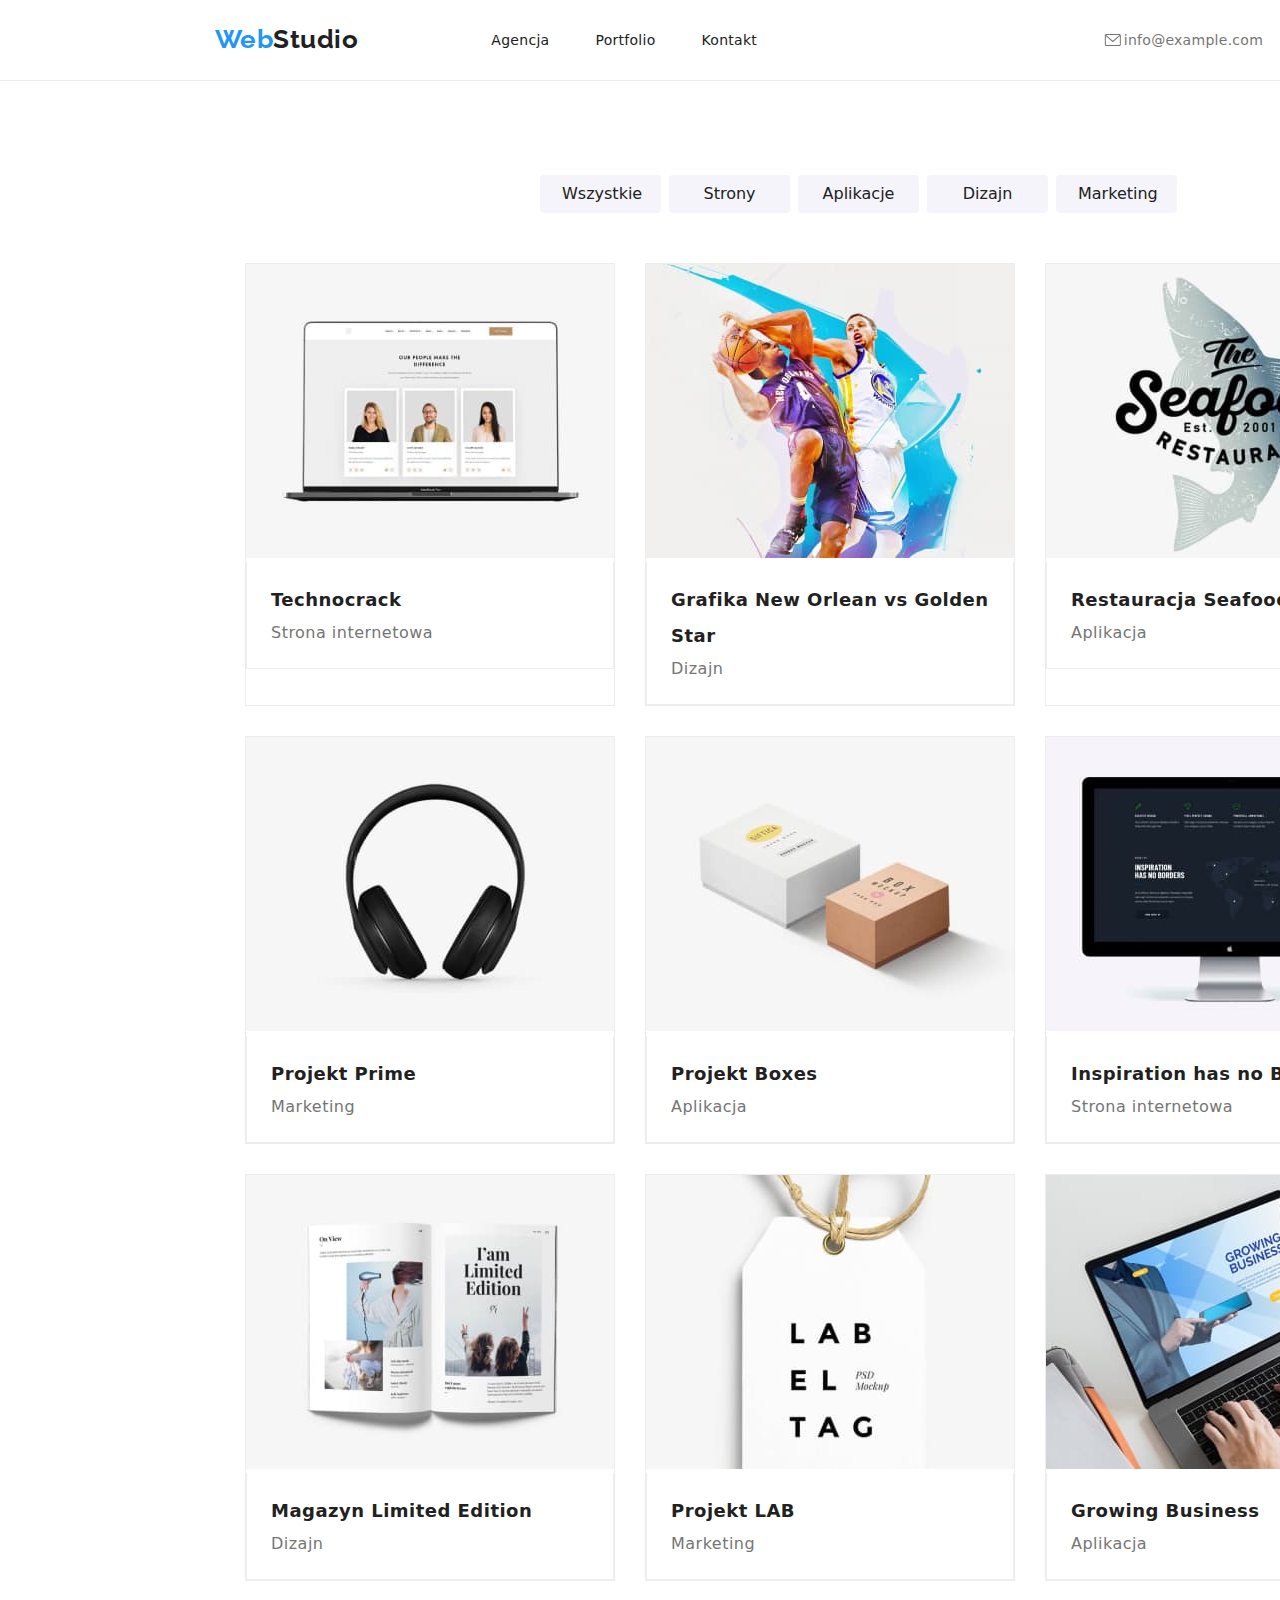
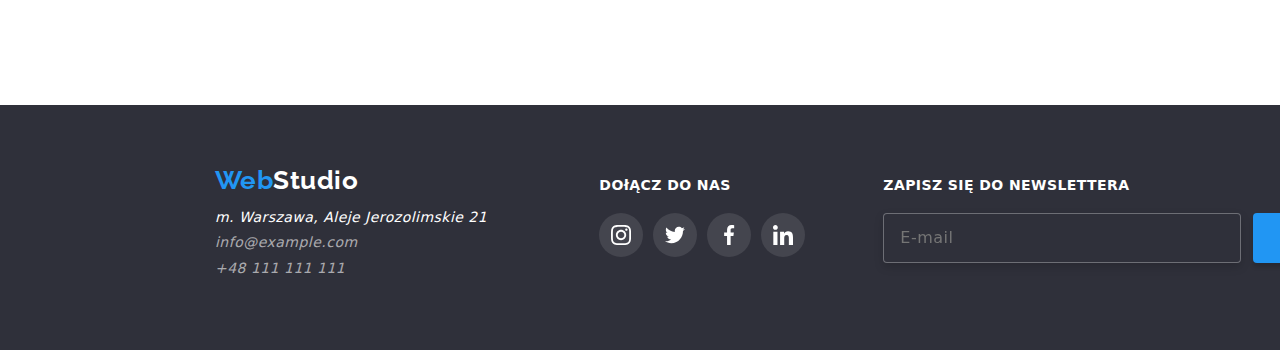
==== commit 2c357021: "i fixed scss" ====
--- a/portfolio.html
+++ b/portfolio.html
@@ -27,24 +27,28 @@
     <div class="page">
       <div class="container container-navigation">
         <header class="navigation">
-          <a class="navigation__logo" href="index.html"><span>Web</span>Studio</a>
+          <a class="navigation__logo" href="index.html"
+            ><span class="navigation__logo-web">Web</span>Studio</a
+          >
           <nav>
             <ul class="navigation__list">
               <li class="navigation__list-item">
-                <a class="agency-active" href="index.html">Agencja</a>
+                <a class="agency-active navigation__list-element" href="index.html">Agencja</a>
               </li>
               <li class="navigation__list-item">
-                <a class="portfolio-active" href="portfolio.html">Portfolio</a>
+                <a class="portfolio-active navigation__list-element" href="portfolio.html"
+                  >Portfolio</a
+                >
               </li>
               <li class="navigation__list-item">
-                <a class="contacts-active" href="#">Kontakt</a>
+                <a class="contacts-active navigation__list-element" href="#">Kontakt</a>
               </li>
             </ul>
           </nav>
 
           <ul class="navigation__links">
             <li class="navigation__links-mail">
-              <a href="#">
+              <a class="navigation__links-element" href="#">
                 <svg class="navigation__links-icon-mail">
                   <use href="./images/icons.svg#icon-mail"></use>
                 </svg>
@@ -52,7 +56,7 @@
               </a>
             </li>
             <li class="navigation__links-phone">
-              <a href="#">
+              <a class="navigation__links-element" href="#">
                 <svg class="navigation__links-icon-smartphone">
                   <use href="./images/icons.svg#icon-smartphone"></use>
                 </svg>
@@ -85,10 +89,10 @@
           </div>
 
           <div class="container">
-            <ul class="products__list">
-              <li class="products__list-photo">
-                <div class="products__list-card">
-                  <div class="products__list-description">
+            <ul class="products-list">
+              <li class="products-list__photo">
+                <div class="products-list__card">
+                  <div class="products-list__description">
                     <p>
                       Technocrack jest popularną platformą wykorzystywaną do rozpowszechniania
                       koronawirusa. Firmy wykorzystują tę platformę do celów szpiegowskich i ataków
@@ -98,14 +102,14 @@
                   <img src="images/laptop.jpg" alt="Laptop" width="370" height="294" />
                 </div>
 
-                <div class="products__list-item">
-                  <h4 class="products__list-title">Technocrack</h4>
-                  <span class="products__list-span">Strona internetowa</span>
-                </div>
-              </li>
-              <li class="products__list-photo">
-                <div class="products__list-card">
-                  <div class="products__list-description">
+                <div class="products-list__item">
+                  <h4 class="products-list__title">Technocrack</h4>
+                  <span class="products-list__span">Strona internetowa</span>
+                </div>
+              </li>
+              <li class="products-list__photo">
+                <div class="products-list__card">
+                  <div class="products-list__description">
                     <p>
                       Technocrack jest popularną platformą wykorzystywaną do rozpowszechniania
                       koronawirusa. Firmy wykorzystują tę platformę do celów szpiegowskich i ataków
@@ -119,15 +123,15 @@
                     height="294"
                   />
                 </div>
-                <div class="products__list-item">
-                  <h4 class="products__list-title">Grafika New Orlean vs Golden Star</h4>
-                  <span class="products__list-span"> Dizajn </span>
-                </div>
-              </li>
-
-              <li class="products__list-photo">
-                <div class="products__list-card">
-                  <div class="products__list-description">
+                <div class="products-list__item">
+                  <h4 class="products-list__title">Grafika New Orlean vs Golden Star</h4>
+                  <span class="products-list__span"> Dizajn </span>
+                </div>
+              </li>
+
+              <li class="products-list__photo">
+                <div class="products-list__card">
+                  <div class="products-list__description">
                     <p>
                       Technocrack jest popularną platformą wykorzystywaną do rozpowszechniania
                       koronawirusa. Firmy wykorzystują tę platformę do celów szpiegowskich i ataków
@@ -141,15 +145,15 @@
                     height="294"
                   />
                 </div>
-                <div class="products__list-item">
-                  <h4 class="products__list-title">Restauracja Seafood</h4>
-                  <span class="products__list-span">Aplikacja</span>
-                </div>
-              </li>
-
-              <li class="products__list-photo">
-                <div class="products__list-card">
-                  <div class="products__list-description">
+                <div class="products-list__item">
+                  <h4 class="products-list__title">Restauracja Seafood</h4>
+                  <span class="products-list__span">Aplikacja</span>
+                </div>
+              </li>
+
+              <li class="products-list__photo">
+                <div class="products-list__card">
+                  <div class="products-list__description">
                     <p>
                       Technocrack jest popularną platformą wykorzystywaną do rozpowszechniania
                       koronawirusa. Firmy wykorzystują tę platformę do celów szpiegowskich i ataków
@@ -159,14 +163,14 @@
                   <img src="images/headphones.jpg" alt="Słuchawki" width="370" height="294" />
                 </div>
 
-                <div class="products__list-item">
-                  <h4 class="products__list-title">Projekt Prime</h4>
-                  <span class="products__list-span">Marketing</span>
-                </div>
-              </li>
-              <li class="products__list-photo">
-                <div class="products__list-card">
-                  <div class="products__list-description">
+                <div class="products-list__item">
+                  <h4 class="products-list__title">Projekt Prime</h4>
+                  <span class="products-list__span">Marketing</span>
+                </div>
+              </li>
+              <li class="products-list__photo">
+                <div class="products-list__card">
+                  <div class="products-list__description">
                     <p>
                       Technocrack jest popularną platformą wykorzystywaną do rozpowszechniania
                       koronawirusa. Firmy wykorzystują tę platformę do celów szpiegowskich i ataków
@@ -175,14 +179,14 @@
                   </div>
                   <img src="images/packs.jpg" alt="Paczki" width="370" height="294" />
                 </div>
-                <div class="products__list-item">
-                  <h4 class="products__list-title">Projekt Boxes</h4>
-                  <span class="products__list-span">Aplikacja</span>
-                </div>
-              </li>
-              <li class="products__list-photo">
-                <div class="products__list-card">
-                  <div class="products__list-description">
+                <div class="products-list__item">
+                  <h4 class="products-list__title">Projekt Boxes</h4>
+                  <span class="products-list__span">Aplikacja</span>
+                </div>
+              </li>
+              <li class="products-list__photo">
+                <div class="products-list__card">
+                  <div class="products-list__description">
                     <p>
                       Technocrack jest popularną platformą wykorzystywaną do rozpowszechniania
                       koronawirusa. Firmy wykorzystują tę platformę do celów szpiegowskich i ataków
@@ -191,14 +195,14 @@
                   </div>
                   <img src="images/mac.jpg" alt="Monitor" width="370" height="294" />
                 </div>
-                <div class="products__list-item">
-                  <h4 class="products__list-title">Inspiration has no Borders</h4>
-                  <span class="products__list-span">Strona internetowa</span>
-                </div>
-              </li>
-              <li class="products__list-photo">
-                <div class="products__list-card">
-                  <div class="products__list-description">
+                <div class="products-list__item">
+                  <h4 class="products-list__title">Inspiration has no Borders</h4>
+                  <span class="products-list__span">Strona internetowa</span>
+                </div>
+              </li>
+              <li class="products-list__photo">
+                <div class="products-list__card">
+                  <div class="products-list__description">
                     <p>
                       Technocrack jest popularną platformą wykorzystywaną do rozpowszechniania
                       koronawirusa. Firmy wykorzystują tę platformę do celów szpiegowskich i ataków
@@ -212,14 +216,14 @@
                     height="294"
                   />
                 </div>
-                <div class="products__list-item">
-                  <h4 class="products__list-title">Magazyn Limited Edition</h4>
-                  <span class="products__list-span">Dizajn</span>
-                </div>
-              </li>
-              <li class="products__list-photo">
-                <div class="products__list-card">
-                  <div class="products__list-description">
+                <div class="products-list__item">
+                  <h4 class="products-list__title">Magazyn Limited Edition</h4>
+                  <span class="products-list__span">Dizajn</span>
+                </div>
+              </li>
+              <li class="products-list__photo">
+                <div class="products-list__card">
+                  <div class="products-list__description">
                     <p>
                       Technocrack jest popularną platformą wykorzystywaną do rozpowszechniania
                       koronawirusa. Firmy wykorzystują tę platformę do celów szpiegowskich i ataków
@@ -229,14 +233,14 @@
                   <img src="images/label.jpg" alt="pisanie kodu" width="370" height="294" />
                 </div>
 
-                <div class="products__list-item">
-                  <h4 class="products__list-title">Projekt LAB</h4>
-                  <span class="products__list-span">Marketing</span>
-                </div>
-              </li>
-              <li class="products__list-photo">
-                <div class="products__list-card">
-                  <div class="products__list-description">
+                <div class="products-list__item">
+                  <h4 class="products-list__title">Projekt LAB</h4>
+                  <span class="products-list__span">Marketing</span>
+                </div>
+              </li>
+              <li class="products-list__photo">
+                <div class="products-list__card">
+                  <div class="products-list__description">
                     <p>
                       Technocrack jest popularną platformą wykorzystywaną do rozpowszechniania
                       koronawirusa. Firmy wykorzystują tę platformę do celów szpiegowskich i ataków
@@ -245,9 +249,9 @@
                   </div>
                   <img src="images/writing.jpg" alt="pisanie kodu" width="370" height="294" />
                 </div>
-                <div class="products__list-item">
-                  <h4 class="products__list-title">Growing Business</h4>
-                  <span class="products__list-span">Aplikacja</span>
+                <div class="products-list__item">
+                  <h4 class="products-list__title">Growing Business</h4>
+                  <span class="products-list__span">Aplikacja</span>
                 </div>
               </li>
             </ul>
@@ -258,13 +262,15 @@
       <footer class="address-bottom">
         <div class="container bottom">
           <div>
-            <a class="address-logo" href="index.html"><span>Web</span>Studio</a>
+            <a class="address-logo" href="index.html"
+              ><span class="address-logo-web">Web</span>Studio</a
+            >
             <address>
               <ul class="address-link-phone-mail">
                 <span>m. Warszawa, Aleje Jerozolimskie 21</span>
 
-                <li><a href="#">info@example.com</a></li>
-                <li><a href="#">+48 111 111 111</a></li>
+                <li><a class="address-element" href="#">info@example.com</a></li>
+                <li><a class="address-element" href="#">+48 111 111 111</a></li>
               </ul>
             </address>
           </div>
@@ -298,9 +304,8 @@
             <span class="footer-box-title">ZAPISZ SIĘ DO NEWSLETTERA</span>
 
             <form name="signup_form" autocomplete="on" novalidate class="footer-box-form">
-              <label>
-                <input type="email" name="E-mail" placeholder="E-mail" class="newsletter" />
-              </label>
+              <input type="email" name="E-mail" placeholder="E-mail" class="newsletter" />
+
               <button type="submit" class="button-newsletter">
                 <span class="button-newsletter-text">Zapisz się</span>
                 <svg class="icon-send">
--- a/css/main.min.css
+++ b/css/main.min.css
@@ -1 +1 @@
-.container-navigation{width:1600px;border-bottom:1px solid #ececec}.navigation{display:-webkit-box;display:-webkit-flex;display:-moz-box;display:-ms-flexbox;display:flex;-webkit-box-align:center;-webkit-align-items:center;-moz-box-align:center;-ms-flex-align:center;align-items:center;height:80px}.navigation__logo{margin:24px 93px 25px 0px;font-family:"Raleway",sans-serif;font-weight:700;font-size:26px;line-height:1.17;width:145px}.navigation__logo span{color:#2196f3}.navigation__list{display:-webkit-box;display:-webkit-flex;display:-moz-box;display:-ms-flexbox;display:flex;list-style:none;gap:46px;border:0px;line-height:1.17;font-size:14px;font-weight:500;letter-spacing:.02em}.navigation__list-item{position:relative}.navigation__list a:focus,.navigation__list a:hover{color:#2196f3;outline:none}.navigation__links{display:-webkit-box;display:-webkit-flex;display:-moz-box;display:-ms-flexbox;display:flex;list-style:none;color:#757575;gap:30px;margin:32px 12px 32px 305px;-webkit-transition-property:color;-o-transition-property:color;-moz-transition-property:color;transition-property:color;-webkit-transition-duration:250ms;-moz-transition-duration:250ms;-o-transition-duration:250ms;transition-duration:250ms;-webkit-transition-timing-function:ease-in-out,cubic-bezier(0.4, 0, 0.2, 1);-moz-transition-timing-function:ease-in-out,cubic-bezier(0.4, 0, 0.2, 1);-o-transition-timing-function:ease-in-out,cubic-bezier(0.4, 0, 0.2, 1);transition-timing-function:ease-in-out,cubic-bezier(0.4, 0, 0.2, 1)}.navigation__links-icon-smartphone{width:30px;height:16px}.navigation a{text-decoration:none;color:#212121}.navigation__links a:focus,.navigation__links a:hover{color:#2196f3}.navigation__links-icon-mail :hover,.navigation__links-icon-mail :focus,.navigation__links-icon-smartphone :focus,.navigation__links-icon-smartphone :hover{-webkit-filter:invert(44%) sepia(65%) saturate(2166%) hue-rotate(186deg) brightness(101%) contrast(91%);filter:invert(44%) sepia(65%) saturate(2166%) hue-rotate(186deg) brightness(101%) contrast(91%)}.portfolio-active,.agency-active{-webkit-transition-property:color;-o-transition-property:color;-moz-transition-property:color;transition-property:color;-webkit-transition-duration:250ms;-moz-transition-duration:250ms;-o-transition-duration:250ms;transition-duration:250ms;-webkit-transition-timing-function:ease-in-out,cubic-bezier(0.4, 0, 0.2, 1);-moz-transition-timing-function:ease-in-out,cubic-bezier(0.4, 0, 0.2, 1);-o-transition-timing-function:ease-in-out,cubic-bezier(0.4, 0, 0.2, 1);transition-timing-function:ease-in-out,cubic-bezier(0.4, 0, 0.2, 1)}.agency-active:hover:after,.agency-active:focus:after,.portfolio-active:focus:after,.portfolio-active:hover:after{content:"";height:4px;display:block;width:100%;background-color:#2196f3;-webkit-border-radius:2px;-moz-border-radius:2px;border-radius:2px;position:absolute;top:44px}.navigation__links-phone{width:130px}.navigation__links-mail{width:161px}.navigation__links a{display:-webkit-box;display:-webkit-flex;display:-moz-box;display:-ms-flexbox;display:flex;font-size:14px;font-weight:500;color:#757575;letter-spacing:.02em;height:16px}.banner{background-color:#2f303a;height:600px;background-image:url("../images/background.jpg");background-image:-webkit-gradient(linear, top black, );background-image:-webkit-linear-gradient(bottom black);background-image:-moz-linear-gradient(bottom black);background-image:-o-linear-gradient(bottom black);background-image:linear-gradient(to top black)}.banner__title-solutions{color:#fff;text-align:center;letter-spacing:.06em;width:696px;font-weight:900;font-size:44px;line-height:1.36;margin:0px 237px;padding-top:106px}.banner__title-order-button{color:#fff;background-color:#2196f3;margin:30px 485px 200px 485px;padding:10px 41px 10px 41px;width:200px;border:0px;-webkit-border-radius:4px;-moz-border-radius:4px;border-radius:4px;cursor:pointer;font-weight:700;font-size:16px;line-height:1.87}.icon-antenna,.icon-clock,.icon-diagram,.icon-astronaut{background-color:#f5f4fa;padding:25px 100px;width:270px;height:120px}.our-strengths{padding-bottom:94px;padding-top:94px}.our-strengths__list{display:-webkit-box;display:-webkit-flex;display:-moz-box;display:-ms-flexbox;display:flex;padding-left:0px;padding-bottom:94px;gap:30px;background-color:#fff;list-style:none}.our-strengths__list-title{line-height:1.17;font-weight:700;font-size:14px}.our-strengths__list-paragraf{color:#757575;line-height:1.71;font-size:14px;width:270px}.page{width:1600px;margin:0 auto}.container{padding:0px 215px 0px 215px}.section{padding-bottom:94px;padding-top:94px}.backdrop{background-color:rgba(0,0,0,.2);position:fixed;z-index:3;width:100%;height:100%;top:0;left:0;margin:0;padding:0;display:-webkit-box;display:-webkit-flex;display:-moz-box;display:-ms-flexbox;display:flex;-webkit-box-align:center;-webkit-align-items:center;-moz-box-align:center;-ms-flex-align:center;align-items:center;-webkit-box-pack:center;-webkit-justify-content:center;-moz-box-pack:center;-ms-flex-pack:center;justify-content:center;-webkit-transition-property:visibility,opacity,-webkit-transform;transition-property:visibility,opacity,-webkit-transform;-o-transition-property:visibility,opacity,-o-transform;-moz-transition-property:transform,visibility,opacity,-moz-transform;transition-property:transform,visibility,opacity;transition-property:transform,visibility,opacity,-webkit-transform,-moz-transform,-o-transform;-webkit-transition-duration:250ms;-moz-transition-duration:250ms;-o-transition-duration:250ms;transition-duration:250ms;-webkit-transition-timing-function:ease-in-out,cubic-bezier(0.4, 0, 0.2, 1);-moz-transition-timing-function:ease-in-out,cubic-bezier(0.4, 0, 0.2, 1);-o-transition-timing-function:ease-in-out,cubic-bezier(0.4, 0, 0.2, 1);transition-timing-function:ease-in-out,cubic-bezier(0.4, 0, 0.2, 1);background:rgba(0,0,0,.2);-webkit-transform:scale(1);-moz-transform:scale(1);-ms-transform:scale(1);-o-transform:scale(1);transform:scale(1)}.is-hidden .modal-box{-webkit-transform:scale(0);-moz-transform:scale(0);-ms-transform:scale(0);-o-transform:scale(0);transform:scale(0)}.is-hidden{pointer-events:none;visibility:hidden;opacity:0;-webkit-transform:translateX(-50%) translateY(-50%) scale(0) rotate(0deg) skew(40deg, 40deg);-moz-transform:translateX(-50%) translateY(-50%) scale(0) rotate(0deg) skew(40deg, 40deg);-ms-transform:translateX(-50%) translateY(-50%) scale(0) rotate(0deg) skew(40deg, 40deg);-o-transform:translateX(-50%) translateY(-50%) scale(0) rotate(0deg) skew(40deg, 40deg);transform:translateX(-50%) translateY(-50%) scale(0) rotate(0deg) skew(40deg, 40deg)}.modal-box{height:581px;width:528px;-webkit-border-radius:4px;-moz-border-radius:4px;border-radius:4px;background-color:#fff;display:block;-webkit-box-pack:end;-webkit-justify-content:flex-end;-moz-box-pack:end;-ms-flex-pack:end;justify-content:flex-end;z-index:1;-webkit-transition-property:visibility,opacity,-webkit-transform;transition-property:visibility,opacity,-webkit-transform;-o-transition-property:visibility,opacity,-o-transform;-moz-transition-property:transform,visibility,opacity,-moz-transform;transition-property:transform,visibility,opacity;transition-property:transform,visibility,opacity,-webkit-transform,-moz-transform,-o-transform;-webkit-transition-duration:250ms;-moz-transition-duration:250ms;-o-transition-duration:250ms;transition-duration:250ms;-webkit-transition-timing-function:ease-in-out,cubic-bezier(0.4, 0, 0.2, 1);-moz-transition-timing-function:ease-in-out,cubic-bezier(0.4, 0, 0.2, 1);-o-transition-timing-function:ease-in-out,cubic-bezier(0.4, 0, 0.2, 1);transition-timing-function:ease-in-out,cubic-bezier(0.4, 0, 0.2, 1);-webkit-box-shadow:0px 1px 3px rgba(0,0,0,.12),0px 1px 1px rgba(0,0,0,.14),0px 2px 1px rgba(0,0,0,.2);-moz-box-shadow:0px 1px 3px rgba(0,0,0,.12),0px 1px 1px rgba(0,0,0,.14),0px 2px 1px rgba(0,0,0,.2);box-shadow:0px 1px 3px rgba(0,0,0,.12),0px 1px 1px rgba(0,0,0,.14),0px 2px 1px rgba(0,0,0,.2);position:absolute}.btn-modal{width:30px;height:30px;top:0;right:0;margin:8px 8px 0px 0px;padding:4px 3px 4px 4px;border:1px solid rgba(0,0,0,.1);-webkit-border-radius:50%;-moz-border-radius:50%;border-radius:50%;background-color:#fff;cursor:pointer;position:absolute}.modal-form-title{font-size:20px;font-weight:700;line-height:23px;letter-spacing:.03em;text-align:center;color:#212121;padding:2px 0px;margin-top:40px;margin-bottom:12px}.modal-form-box{width:448px;border:1px solid rgba(33,33,33,.2);-webkit-border-radius:4px;-moz-border-radius:4px;border-radius:4px;height:40px;position:relative;padding-left:42px;-webkit-box-sizing:border-box;-moz-box-sizing:border-box;box-sizing:border-box}.modal-icon-name{fill:#212121;height:18px;width:18px}.modal-icon-phone{fill:#212121;height:18px;width:18px}.modal-icon-mail{fill:#212121;left:18px;top:18px}.modal-form-text{font-size:12px;line-height:14px;letter-spacing:.01em;text-align:left;color:#757575;margin-top:10px;margin-bottom:4px}.modal-icon-name{width:18px;height:18px}.form-element{display:-webkit-box;display:-webkit-flex;display:-moz-box;display:-ms-flexbox;display:flex;-webkit-box-orient:vertical;-webkit-box-direction:normal;-webkit-flex-flow:column nowrap;-moz-box-orient:vertical;-moz-box-direction:normal;-ms-flex-flow:column nowrap;flex-flow:column nowrap}.form-element-input{position:relative;width:448px;margin:0 auto}.input-icon{position:absolute;z-index:2;left:11px;top:39px;height:18px;width:18px}textarea{width:448px;border:1px solid rgba(33,33,33,.2);-webkit-border-radius:4px;-moz-border-radius:4px;border-radius:4px;height:120px;resize:none;padding-top:12px;padding-left:16px}textarea::-webkit-input-placeholder{font-style:normal;font-size:12px;line-height:14px;letter-spacing:.01em;color:rgba(117,117,117,.5)}textarea:-moz-placeholder{font-style:normal;font-size:12px;line-height:14px;letter-spacing:.01em;color:rgba(117,117,117,.5)}textarea::-moz-placeholder{font-style:normal;font-size:12px;line-height:14px;letter-spacing:.01em;color:rgba(117,117,117,.5)}textarea:-ms-input-placeholder{font-style:normal;font-size:12px;line-height:14px;letter-spacing:.01em;color:rgba(117,117,117,.5)}textarea::-ms-input-placeholder{font-style:normal;font-size:12px;line-height:14px;letter-spacing:.01em;color:rgba(117,117,117,.5)}textarea::placeholder{font-style:normal;font-size:12px;line-height:14px;letter-spacing:.01em;color:rgba(117,117,117,.5)}.modal-checkbox{display:block;position:relative;cursor:pointer;margin-top:20px;margin-bottom:30px;-webkit-transition:250ms,cubic-bezier(0.4, 0, 0.2, 1);-o-transition:250ms,cubic-bezier(0.4, 0, 0.2, 1);-moz-transition:250ms,cubic-bezier(0.4, 0, 0.2, 1);transition:250ms,cubic-bezier(0.4, 0, 0.2, 1)}.modal-checkbox input{opacity:0;cursor:pointer;height:0;width:0;-webkit-transition:250ms,cubic-bezier(0.4, 0, 0.2, 1);-o-transition:250ms,cubic-bezier(0.4, 0, 0.2, 1);-moz-transition:250ms,cubic-bezier(0.4, 0, 0.2, 1);transition:250ms,cubic-bezier(0.4, 0, 0.2, 1)}.checkmark{height:15px;width:16px;background-color:#fff;border:2px solid #000;position:absolute;top:3px;left:63px;cursor:pointer;-webkit-border-radius:2px;-moz-border-radius:2px;border-radius:2px}.modal-checkbox-icon{height:15px;width:16px;visibility:hidden;-webkit-transition:250ms,cubic-bezier(0.4, 0, 0.2, 1);-o-transition:250ms,cubic-bezier(0.4, 0, 0.2, 1);-moz-transition:250ms,cubic-bezier(0.4, 0, 0.2, 1);transition:250ms,cubic-bezier(0.4, 0, 0.2, 1)}.modal-checkbox input:checked~.checkmark .modal-checkbox-icon{background-color:#2196f3;fill:#fff;border:none;-webkit-border-radius:2px;-moz-border-radius:2px;border-radius:2px;visibility:visible;position:absolute;top:-2px;left:-2px;-webkit-transition:250ms,cubic-bezier(0.4, 0, 0.2, 1);-o-transition:250ms,cubic-bezier(0.4, 0, 0.2, 1);-moz-transition:250ms,cubic-bezier(0.4, 0, 0.2, 1);transition:250ms,cubic-bezier(0.4, 0, 0.2, 1)}.modal-checkbox input:checked~.checkmark{border:2px solid #f5f4fa;-webkit-transition:250ms,cubic-bezier(0.4, 0, 0.2, 1);-o-transition:250ms,cubic-bezier(0.4, 0, 0.2, 1);-moz-transition:250ms,cubic-bezier(0.4, 0, 0.2, 1);transition:250ms,cubic-bezier(0.4, 0, 0.2, 1)}.modal-checkbox-text{font-style:normal;-webkit-transition:250ms,cubic-bezier(0.4, 0, 0.2, 1);-o-transition:250ms,cubic-bezier(0.4, 0, 0.2, 1);-moz-transition:250ms,cubic-bezier(0.4, 0, 0.2, 1);transition:250ms,cubic-bezier(0.4, 0, 0.2, 1);font-size:14px;line-height:24px;letter-spacing:.03em;color:#757575;margin-top:25px;margin-left:88px;cursor:default}.modal-checkbox-link{color:#2196f3;text-decoration:underline;cursor:pointer;-webkit-transition:250ms,cubic-bezier(0.4, 0, 0.2, 1);-o-transition:250ms,cubic-bezier(0.4, 0, 0.2, 1);-moz-transition:250ms,cubic-bezier(0.4, 0, 0.2, 1);transition:250ms,cubic-bezier(0.4, 0, 0.2, 1)}.modal-form-box:focus+.input-icon,.modal-form-box:hover+.input-icon,.modal-form-box:active+.input-icon,.modal-form-textarea:focus,.modal-form-textarea:hover,.modal-form-textarea:active,.modal-form-box:active,.modal-form-box:hover,.modal-form-box:focus{fill:#2196f3;border-color:#2196f3;outline:none;-webkit-transition-duration:250ms;-moz-transition-duration:250ms;-o-transition-duration:250ms;transition-duration:250ms;-webkit-transition-timing-function:ease-in-out,cubic-bezier(0.4, 0, 0.2, 1);-moz-transition-timing-function:ease-in-out,cubic-bezier(0.4, 0, 0.2, 1);-o-transition-timing-function:ease-in-out,cubic-bezier(0.4, 0, 0.2, 1);transition-timing-function:ease-in-out,cubic-bezier(0.4, 0, 0.2, 1);-webkit-transition-property:outline-color,fill;-o-transition-property:outline-color,fill;-moz-transition-property:outline-color,fill;transition-property:outline-color,fill}.modal-form-button{width:200px;height:50px;margin-bottom:40px;background:#2196f3;-webkit-box-shadow:0 4px 4px rgba(0,0,0,.15);-moz-box-shadow:0 4px 4px rgba(0,0,0,.15);box-shadow:0 4px 4px rgba(0,0,0,.15);border:none;-webkit-border-radius:4px;-moz-border-radius:4px;border-radius:4px;font-style:normal;font-weight:700;font-size:16px;line-height:30px;cursor:pointer;text-align:center;letter-spacing:.06em;color:#fff;-webkit-transition-duration:250ms;-moz-transition-duration:250ms;-o-transition-duration:250ms;transition-duration:250ms;-webkit-transition-timing-function:ease-in-out,cubic-bezier(0.4, 0, 0.2, 1);-moz-transition-timing-function:ease-in-out,cubic-bezier(0.4, 0, 0.2, 1);-o-transition-timing-function:ease-in-out,cubic-bezier(0.4, 0, 0.2, 1);transition-timing-function:ease-in-out,cubic-bezier(0.4, 0, 0.2, 1);-webkit-transition-property:-webkit-transform;transition-property:-webkit-transform;-o-transition-property:-o-transform;-moz-transition-property:transform, -moz-transform;transition-property:transform;transition-property:transform, -webkit-transform, -moz-transform, -o-transform}.modal-form-button:hover,.modal-form-button:focus{-webkit-transform:scale(1.1);-moz-transform:scale(1.1);-ms-transform:scale(1.1);-o-transform:scale(1.1);transform:scale(1.1)}.modal-button-position{display:-webkit-box;display:-webkit-flex;display:-moz-box;display:-ms-flexbox;display:flex;-webkit-box-pack:center;-webkit-justify-content:center;-moz-box-pack:center;-ms-flex-pack:center;justify-content:center}.our-job{background-color:#fff}.our-job__title{color:#212121;margin:0px 409px 50px 409px;line-height:1.17;font-size:36px;font-weight:700;width:352px}.our-job__list{display:-webkit-box;display:-webkit-flex;display:-moz-box;display:-ms-flexbox;display:flex;list-style:none;padding-left:0px;gap:30px}.our-job__list__list-item{position:absolute;text-align:center;padding-top:27px;margin-top:-72.5px;font-style:normal;font-size:14px;line-height:1.14;letter-spacing:.03em;text-transform:uppercase;width:370px;height:70px;font-weight:700;color:#fff;background:rgba(47,48,58,.8) 80%}.team{background-color:#f5f4fa}.team-title{color:#212121;margin:0px 480px 50px 480px;font-size:36px;font-weight:700;width:210px}.team-list{display:-webkit-box;display:-webkit-flex;display:-moz-box;display:-ms-flexbox;display:flex;list-style:none;padding-left:0px;gap:30px}.team-list-card{-webkit-box-shadow:0px 4px 4px rgba(0,0,0,.25),0px 4px 4px rgba(0,0,0,.25);-moz-box-shadow:0px 4px 4px rgba(0,0,0,.25),0px 4px 4px rgba(0,0,0,.25);box-shadow:0px 4px 4px rgba(0,0,0,.25),0px 4px 4px rgba(0,0,0,.25);-webkit-border-radius:4px;-moz-border-radius:4px;border-radius:4px;width:270px;text-align:center;background-color:#fff;text-align:center}.team-list-item{padding-bottom:30px;margin-top:0px;background-color:#fff}.team-list-title{margin:0px;padding-top:30px;line-height:1.17;font-weight:500;font-size:16px;text-align:center}.team-list-paragraf{color:#757575;line-height:1.17;font-size:16px;text-align:center;padding-bottom:16px}.team-list-social-links{width:206px;height:44px;margin:16px 32px 0px;-webkit-box-pack:center;-webkit-justify-content:center;-moz-box-pack:center;-ms-flex-pack:center;justify-content:center;display:-webkit-box;display:-webkit-flex;display:-moz-box;display:-ms-flexbox;display:flex;padding:0;list-style:none}.icons-ring{width:44px;height:44px;-webkit-border-radius:50%;-moz-border-radius:50%;border-radius:50%;display:-webkit-box;display:-webkit-flex;display:-moz-box;display:-ms-flexbox;display:flex;-webkit-box-pack:center;-webkit-justify-content:center;-moz-box-pack:center;-ms-flex-pack:center;justify-content:center;-webkit-box-align:center;-webkit-align-items:center;-moz-box-align:center;-ms-flex-align:center;align-items:center;-webkit-transition-property:color,background-color;-o-transition-property:color,background-color;-moz-transition-property:color,background-color;transition-property:color,background-color;-webkit-transition-duration:250ms;-moz-transition-duration:250ms;-o-transition-duration:250ms;transition-duration:250ms;-webkit-transition-timing-function:ease-in-out,cubic-bezier(0.4, 0, 0.2, 1);-moz-transition-timing-function:ease-in-out,cubic-bezier(0.4, 0, 0.2, 1);-o-transition-timing-function:ease-in-out,cubic-bezier(0.4, 0, 0.2, 1);transition-timing-function:ease-in-out,cubic-bezier(0.4, 0, 0.2, 1);cursor:pointer;color:#afb1b8}.icons-ring:hover,.icons-ring:focus{background-color:#2196f3;--color1: #fff}.icons-our-team{width:20px;height:20px;fill:#757575}.our-clients-title{line-height:1.17;font-weight:700;font-size:36px;width:201px;height:42px;text-align:center;margin:0px 483px 50px 486px}.our-clients-list{display:-webkit-box;display:-webkit-flex;display:-moz-box;display:-ms-flexbox;display:flex;list-style:none;gap:30px}.icon-yaco,.icon-brand,.icon-company,.icon-company-tag-line-here,.icon-company-tag-line,.icon-foster-peter{width:106px;height:60px}.our-clients-list-item{width:170px;height:90px;border:1px solid #afb1b8;fill:currentColor;-webkit-transition-property:-webkit-filter;transition-property:-webkit-filter;-o-transition-property:filter;-moz-transition-property:filter;transition-property:filter;transition-property:filter, -webkit-filter;-webkit-transition-duration:250ms;-moz-transition-duration:250ms;-o-transition-duration:250ms;transition-duration:250ms;-webkit-transition-timing-function:ease-in-out,cubic-bezier(0.4, 0, 0.2, 1);-moz-transition-timing-function:ease-in-out,cubic-bezier(0.4, 0, 0.2, 1);-o-transition-timing-function:ease-in-out,cubic-bezier(0.4, 0, 0.2, 1);transition-timing-function:ease-in-out,cubic-bezier(0.4, 0, 0.2, 1)}.our-clients-list-item:hover,.our-clients-list-item:focus{-webkit-filter:invert(44%) s;filter:invert(44%) s}.bottom{padding-top:60px;padding-bottom:60px;display:-webkit-box;display:-webkit-flex;display:-moz-box;display:-ms-flexbox;display:flex}.address-logo span{color:#2196f3}.address-logo{font-family:"Raleway",sans-serif;font-weight:700;font-size:26px;line-height:1.17;width:145px}.address-bottom{background-color:#2f303a;color:#fff;padding:60px 0px 60px 0px;font-size:14px;display:-webkit-box;display:-webkit-flex;display:-moz-box;display:-ms-flexbox;display:flex}.address-bottom a{color:#fff;text-decoration:none}.address-logo{margin:60px 171px 161px 0px}.address-bottom-span{gap:20px}.address-link-phone-mail a{color:rgba(255,255,255,.6);line-height:1.17;list-style:none;font-size:14px}.address-link-phone-mail{list-style:none;gap:9px;-webkit-box-orient:vertical;-webkit-box-direction:normal;-webkit-flex-direction:column;-moz-box-orient:vertical;-moz-box-direction:normal;-ms-flex-direction:column;flex-direction:column;display:-webkit-box;display:-webkit-flex;display:-moz-box;display:-ms-flexbox;display:flex;padding-left:0px}.address-link-phone-mail a:focus,.address-link-phone-mail a:hover{color:#2196f3}.join-us{display:block;-webkit-box-pack:center;-webkit-justify-content:center;-moz-box-pack:center;-ms-flex-pack:center;justify-content:center;width:206px;margin-left:70px;padding-top:12px}.join-us-title{color:#fff;width:113px;font-size:14px;line-height:1.17;letter-spacing:.03em;font-weight:700}.icons-join-us{-webkit-filter:brightness(0) saturate(100%) invert(100%) sepia(0%) saturate(1767%) hue-rotate(355deg) brightness(107%) contrast(100%);filter:brightness(0) saturate(100%) invert(100%) sepia(0%) saturate(1767%) hue-rotate(355deg) brightness(107%) contrast(100%);width:20px;height:20px}.footer-social-links{width:206px;height:44px;-webkit-box-pack:justify;-webkit-justify-content:space-between;-moz-box-pack:justify;-ms-flex-pack:justify;justify-content:space-between;-webkit-box-align:center;-webkit-align-items:center;-moz-box-align:center;-ms-flex-align:center;align-items:center;display:-webkit-box;display:-webkit-flex;display:-moz-box;display:-ms-flexbox;display:flex;margin-top:20px;padding:0;list-style:none}.icons-ring-bottom{width:44px;height:44px;-webkit-border-radius:50%;-moz-border-radius:50%;border-radius:50%;display:-webkit-box;display:-webkit-flex;display:-moz-box;display:-ms-flexbox;display:flex;-webkit-box-pack:center;-webkit-justify-content:center;-moz-box-pack:center;-ms-flex-pack:center;justify-content:center;-webkit-box-align:center;-webkit-align-items:center;-moz-box-align:center;-ms-flex-align:center;align-items:center;background-color:rgba(255,255,255,.1);cursor:pointer;-webkit-transition-property:color,background-color;-o-transition-property:color,background-color;-moz-transition-property:color,background-color;transition-property:color,background-color;-webkit-transition-duration:250ms;-moz-transition-duration:250ms;-o-transition-duration:250ms;transition-duration:250ms;-webkit-transition-timing-function:ease-in-out,cubic-bezier(0.4, 0, 0.2, 1);-moz-transition-timing-function:ease-in-out,cubic-bezier(0.4, 0, 0.2, 1);-o-transition-timing-function:ease-in-out,cubic-bezier(0.4, 0, 0.2, 1);transition-timing-function:ease-in-out,cubic-bezier(0.4, 0, 0.2, 1)}.icons-ring-bottom:hover,.icons-ring-bottom:focus{background-color:#2196f3}.logo-icon:hover,.logo-icon:focus{color:#2196f3;border-color:#2196f3}.logo-icon{color:#afb1b8;width:170px;height:92px;border:1px solid #afb1b8;-webkit-border-radius:8px;-moz-border-radius:8px;border-radius:8px;display:-webkit-box;display:-webkit-flex;display:-moz-box;display:-ms-flexbox;display:flex;-webkit-box-pack:center;-webkit-justify-content:center;-moz-box-pack:center;-ms-flex-pack:center;justify-content:center;-webkit-box-align:center;-webkit-align-items:center;-moz-box-align:center;-ms-flex-align:center;align-items:center;cursor:pointer}.footer-box{display:block;-webkit-box-pack:center;-webkit-justify-content:center;-moz-box-pack:center;-ms-flex-pack:center;justify-content:center;width:570px;margin-left:78px;padding-top:12px}.footer-box-title{color:#fff;width:207px;height:16px;font-size:14px;line-height:1.17;letter-spacing:.03em;font-weight:700;margin:0}.footer-box-form{display:-webkit-box;display:-webkit-flex;display:-moz-box;display:-ms-flexbox;display:flex}.newsletter{margin-top:20px;height:50px;width:358px;border:1px solid rgba(255,255,255,.3);-webkit-border-radius:4px;-moz-border-radius:4px;border-radius:4px;background-color:#2f303a;-webkit-filter:drop-shadow(0 4px 4px rgba(0, 0, 0, 0.15));filter:drop-shadow(0 4px 4px rgba(0, 0, 0, 0.15));padding-left:16px;color:#fff}input::-webkit-input-placeholder{font-size:16px;line-height:20px;letter-spacing:.03em;text-align:left}input:-moz-placeholder{font-size:16px;line-height:20px;letter-spacing:.03em;text-align:left}input::-moz-placeholder{font-size:16px;line-height:20px;letter-spacing:.03em;text-align:left}input:-ms-input-placeholder{font-size:16px;line-height:20px;letter-spacing:.03em;text-align:left}input::-ms-input-placeholder{font-size:16px;line-height:20px;letter-spacing:.03em;text-align:left}input::placeholder{font-size:16px;line-height:20px;letter-spacing:.03em;text-align:left}.button-newsletter{color:#fff;height:50px;width:200px;border:none;-webkit-border-radius:4px;-moz-border-radius:4px;border-radius:4px;margin-top:20px;background-color:#2196f3;-webkit-box-shadow:0 4px 4px rgba(0,0,0,.15);-moz-box-shadow:0 4px 4px rgba(0,0,0,.15);box-shadow:0 4px 4px rgba(0,0,0,.15);font-size:16px;font-weight:700;line-height:30px;letter-spacing:.06em;cursor:pointer;display:-webkit-inline-box;display:-webkit-inline-flex;display:-moz-inline-box;display:-ms-inline-flexbox;display:inline-flex;-webkit-box-pack:center;-webkit-justify-content:center;-moz-box-pack:center;-ms-flex-pack:center;justify-content:center;-webkit-box-align:center;-webkit-align-items:center;-moz-box-align:center;-ms-flex-align:center;align-items:center;margin-left:12px;-webkit-transition-duration:250ms;-moz-transition-duration:250ms;-o-transition-duration:250ms;transition-duration:250ms;-webkit-transition-timing-function:ease-in-out,cubic-bezier(0.4, 0, 0.2, 1);-moz-transition-timing-function:ease-in-out,cubic-bezier(0.4, 0, 0.2, 1);-o-transition-timing-function:ease-in-out,cubic-bezier(0.4, 0, 0.2, 1);transition-timing-function:ease-in-out,cubic-bezier(0.4, 0, 0.2, 1);-webkit-transition-property:-webkit-transform;transition-property:-webkit-transform;-o-transition-property:-o-transform;-moz-transition-property:transform, -moz-transform;transition-property:transform;transition-property:transform, -webkit-transform, -moz-transform, -o-transform}.button-newsletter-text{padding:10px 24px 10px 0}.button-newsletter:hover,.button-newsletter:focus{-webkit-transform:scale(1.1);-moz-transform:scale(1.1);-ms-transform:scale(1.1);-o-transform:scale(1.1);transform:scale(1.1)}.icon-send{fill:#fff;height:24px;width:24px}.box{-webkit-border-radius:4px;-moz-border-radius:4px;border-radius:4px;cursor:pointer}.box:hover,.box:focus{-webkit-box-sizing:border-box;-moz-box-sizing:border-box;box-sizing:border-box;-webkit-box-shadow:0px 4px 4px rgba(0,0,0,.25);-moz-box-shadow:0px 4px 4px rgba(0,0,0,.25);box-shadow:0px 4px 4px rgba(0,0,0,.25);cursor:pointer}.button-list-input:hover,.button-list-input:focus{cursor:pointer;background-color:#2196f3;color:#fff}.button-list-input:focus,.button-list-input:hover{background-color:#2196f3;color:#fff}.button-list{display:-webkit-box;display:-webkit-flex;display:-moz-box;display:-ms-flexbox;display:flex;list-style:none;gap:8px;padding-right:8px;margin:0px 303px 50px 285px}.button-list-input{padding:6px 22px 6px 22px;width:121px;font-size:16px;line-height:1.62;font-weight:500;color:#212121;background-color:#f5f4fa;-webkit-border-radius:4px;-moz-border-radius:4px;border-radius:4px;cursor:pointer;border-style:none;-webkit-transition-property:color,background-color;-o-transition-property:color,background-color;-moz-transition-property:color,background-color;transition-property:color,background-color;-webkit-transition-duration:250ms;-moz-transition-duration:250ms;-o-transition-duration:250ms;transition-duration:250ms;-webkit-transition-timing-function:ease-in-out,cubic-bezier(0.4, 0, 0.2, 1);-moz-transition-timing-function:ease-in-out,cubic-bezier(0.4, 0, 0.2, 1);-o-transition-timing-function:ease-in-out,cubic-bezier(0.4, 0, 0.2, 1);transition-timing-function:ease-in-out,cubic-bezier(0.4, 0, 0.2, 1)}.button-list :focus,.button-list :hover{background-color:#2196f3;color:#fff;outline:none}.products-list-title{font-weight:700;line-height:2;font-size:18px;margin:0px}.products-list-span{color:#757575;line-height:1.87;font-size:16px}.products-list-item{padding:20px 24px 20px 24px;z-index:10;border:1px solid #eee;border-top:0px;opacity:1}body{background-color:#fff;font-family:"Roboto",sans-serif;color:#212121;letter-spacing:.03em}/*# sourceMappingURL=main.min.css.map */+.container-navigation{width:1600px;border-bottom:1px solid #ececec}.navigation{display:-webkit-box;display:-webkit-flex;display:-moz-box;display:-ms-flexbox;display:flex;-webkit-box-align:center;-webkit-align-items:center;-moz-box-align:center;-ms-flex-align:center;align-items:center;height:80px}.navigation__logo{margin:24px 93px 25px 0px;font-family:"Raleway",sans-serif;font-weight:700;font-size:26px;line-height:1.17;width:145px}.navigation__logo-web{color:#2196f3}.navigation__list{display:-webkit-box;display:-webkit-flex;display:-moz-box;display:-ms-flexbox;display:flex;list-style:none;gap:46px;border:0px;line-height:1.17;font-size:14px;font-weight:500;letter-spacing:.02em}.navigation__list-item{position:relative}.navigation__list-element:focus,.navigation__list-element:hover{color:#2196f3;outline:none}.navigation__links{display:-webkit-box;display:-webkit-flex;display:-moz-box;display:-ms-flexbox;display:flex;list-style:none;color:#757575;gap:30px;margin:32px 12px 32px 305px;-webkit-transition-property:color;-o-transition-property:color;-moz-transition-property:color;transition-property:color;-webkit-transition-duration:250ms;-moz-transition-duration:250ms;-o-transition-duration:250ms;transition-duration:250ms;-webkit-transition-timing-function:ease-in-out,cubic-bezier(0.4, 0, 0.2, 1);-moz-transition-timing-function:ease-in-out,cubic-bezier(0.4, 0, 0.2, 1);-o-transition-timing-function:ease-in-out,cubic-bezier(0.4, 0, 0.2, 1);transition-timing-function:ease-in-out,cubic-bezier(0.4, 0, 0.2, 1)}.navigation__links-icon-smartphone{width:30px;height:16px}.navigation__list-element,.navigation__logo{text-decoration:none;color:#212121}.navigation__links-element:focus,.navigation__links-element:hover{color:#2196f3}.navigation__links-icon-mail :hover,.navigation__links-icon-mail :focus,.navigation__links-icon-smartphone :focus,.navigation__links-icon-smartphone :hover{-webkit-filter:invert(44%) sepia(65%) saturate(2166%) hue-rotate(186deg) brightness(101%) contrast(91%);filter:invert(44%) sepia(65%) saturate(2166%) hue-rotate(186deg) brightness(101%) contrast(91%)}.portfolio-active,.agency-active{-webkit-transition-property:color;-o-transition-property:color;-moz-transition-property:color;transition-property:color;-webkit-transition-duration:250ms;-moz-transition-duration:250ms;-o-transition-duration:250ms;transition-duration:250ms;-webkit-transition-timing-function:ease-in-out,cubic-bezier(0.4, 0, 0.2, 1);-moz-transition-timing-function:ease-in-out,cubic-bezier(0.4, 0, 0.2, 1);-o-transition-timing-function:ease-in-out,cubic-bezier(0.4, 0, 0.2, 1);transition-timing-function:ease-in-out,cubic-bezier(0.4, 0, 0.2, 1)}.agency-active:hover:after,.agency-active:focus:after,.portfolio-active:focus:after,.portfolio-active:hover:after{content:"";height:4px;display:block;width:100%;background-color:#2196f3;-webkit-border-radius:2px;-moz-border-radius:2px;border-radius:2px;position:absolute;top:44px}.navigation__links-phone{width:130px}.navigation__links-mail{width:161px}.navigation__links-element{display:-webkit-box;display:-webkit-flex;display:-moz-box;display:-ms-flexbox;display:flex;font-size:14px;font-weight:500;color:#757575;letter-spacing:.02em;height:16px;text-decoration:none}.banner{background-color:#2f303a;height:600px;background-image:url("../images/background.jpg");background-image:-webkit-gradient(linear, top black, );background-image:-webkit-linear-gradient(bottom black);background-image:-moz-linear-gradient(bottom black);background-image:-o-linear-gradient(bottom black);background-image:linear-gradient(to top black)}.banner__title-solutions{color:#fff;text-align:center;letter-spacing:.06em;width:696px;font-weight:900;font-size:44px;line-height:1.36;margin:0px 237px;padding-top:106px}.banner__title-order-button{color:#fff;background-color:#2196f3;margin:30px 485px 200px 485px;padding:10px 41px 10px 41px;width:200px;border:0px;-webkit-border-radius:4px;-moz-border-radius:4px;border-radius:4px;cursor:pointer;font-weight:700;font-size:16px;line-height:1.87}.icon-antenna,.icon-clock,.icon-diagram,.icon-astronaut{background-color:#f5f4fa;padding:25px 100px;width:270px;height:120px}.our-strengths{padding-bottom:94px;padding-top:94px}.our-strengths__list{display:-webkit-box;display:-webkit-flex;display:-moz-box;display:-ms-flexbox;display:flex;padding-left:0px;padding-bottom:94px;gap:30px;background-color:#fff;list-style:none}.our-strengths__list-title{line-height:1.17;font-weight:700;font-size:14px}.our-strengths__list-paragraf{color:#757575;line-height:1.71;font-size:14px;width:270px}.backdrop{background-color:rgba(0,0,0,.2);position:fixed;z-index:3;width:100%;height:100%;top:0;left:0;margin:0;padding:0;display:-webkit-box;display:-webkit-flex;display:-moz-box;display:-ms-flexbox;display:flex;-webkit-box-align:center;-webkit-align-items:center;-moz-box-align:center;-ms-flex-align:center;align-items:center;-webkit-box-pack:center;-webkit-justify-content:center;-moz-box-pack:center;-ms-flex-pack:center;justify-content:center;-webkit-transition-property:visibility,opacity,-webkit-transform;transition-property:visibility,opacity,-webkit-transform;-o-transition-property:visibility,opacity,-o-transform;-moz-transition-property:transform,visibility,opacity,-moz-transform;transition-property:transform,visibility,opacity;transition-property:transform,visibility,opacity,-webkit-transform,-moz-transform,-o-transform;-webkit-transition-duration:250ms;-moz-transition-duration:250ms;-o-transition-duration:250ms;transition-duration:250ms;-webkit-transition-timing-function:ease-in-out,cubic-bezier(0.4, 0, 0.2, 1);-moz-transition-timing-function:ease-in-out,cubic-bezier(0.4, 0, 0.2, 1);-o-transition-timing-function:ease-in-out,cubic-bezier(0.4, 0, 0.2, 1);transition-timing-function:ease-in-out,cubic-bezier(0.4, 0, 0.2, 1);background:rgba(0,0,0,.2);-webkit-transform:scale(1);-moz-transform:scale(1);-ms-transform:scale(1);-o-transform:scale(1);transform:scale(1)}.is-hidden .modal-box{-webkit-transform:scale(0);-moz-transform:scale(0);-ms-transform:scale(0);-o-transform:scale(0);transform:scale(0)}.is-hidden{pointer-events:none;visibility:hidden;opacity:0;-webkit-transform:translateX(-50%) translateY(-50%) scale(0) rotate(0deg) skew(40deg, 40deg);-moz-transform:translateX(-50%) translateY(-50%) scale(0) rotate(0deg) skew(40deg, 40deg);-ms-transform:translateX(-50%) translateY(-50%) scale(0) rotate(0deg) skew(40deg, 40deg);-o-transform:translateX(-50%) translateY(-50%) scale(0) rotate(0deg) skew(40deg, 40deg);transform:translateX(-50%) translateY(-50%) scale(0) rotate(0deg) skew(40deg, 40deg)}.modal-box{height:581px;width:528px;-webkit-border-radius:4px;-moz-border-radius:4px;border-radius:4px;background-color:#fff;display:block;-webkit-box-pack:end;-webkit-justify-content:flex-end;-moz-box-pack:end;-ms-flex-pack:end;justify-content:flex-end;z-index:1;-webkit-transition-property:visibility,opacity,-webkit-transform;transition-property:visibility,opacity,-webkit-transform;-o-transition-property:visibility,opacity,-o-transform;-moz-transition-property:transform,visibility,opacity,-moz-transform;transition-property:transform,visibility,opacity;transition-property:transform,visibility,opacity,-webkit-transform,-moz-transform,-o-transform;-webkit-transition-duration:250ms;-moz-transition-duration:250ms;-o-transition-duration:250ms;transition-duration:250ms;-webkit-transition-timing-function:ease-in-out,cubic-bezier(0.4, 0, 0.2, 1);-moz-transition-timing-function:ease-in-out,cubic-bezier(0.4, 0, 0.2, 1);-o-transition-timing-function:ease-in-out,cubic-bezier(0.4, 0, 0.2, 1);transition-timing-function:ease-in-out,cubic-bezier(0.4, 0, 0.2, 1);-webkit-box-shadow:0px 1px 3px rgba(0,0,0,.12),0px 1px 1px rgba(0,0,0,.14),0px 2px 1px rgba(0,0,0,.2);-moz-box-shadow:0px 1px 3px rgba(0,0,0,.12),0px 1px 1px rgba(0,0,0,.14),0px 2px 1px rgba(0,0,0,.2);box-shadow:0px 1px 3px rgba(0,0,0,.12),0px 1px 1px rgba(0,0,0,.14),0px 2px 1px rgba(0,0,0,.2);position:absolute}.btn-modal{width:30px;height:30px;top:0;right:0;margin:8px 8px 0px 0px;padding:4px 3px 4px 4px;border:1px solid rgba(0,0,0,.1);-webkit-border-radius:50%;-moz-border-radius:50%;border-radius:50%;background-color:#fff;cursor:pointer;position:absolute}.modal-form-title{font-size:20px;font-weight:700;line-height:23px;letter-spacing:.03em;text-align:center;color:#212121;padding:2px 0px;margin-top:40px;margin-bottom:12px}.modal-form-box{width:448px;border:1px solid rgba(33,33,33,.2);-webkit-border-radius:4px;-moz-border-radius:4px;border-radius:4px;height:40px;position:relative;padding-left:42px;-webkit-box-sizing:border-box;-moz-box-sizing:border-box;box-sizing:border-box}.modal-icon-name{fill:#212121;height:18px;width:18px}.modal-icon-phone{fill:#212121;height:18px;width:18px}.modal-icon-mail{fill:#212121;left:18px;top:18px}.modal-form-text{font-size:12px;line-height:14px;letter-spacing:.01em;text-align:left;color:#757575;margin-top:10px;margin-bottom:4px}.modal-icon-name{width:18px;height:18px}.form-element{display:-webkit-box;display:-webkit-flex;display:-moz-box;display:-ms-flexbox;display:flex;-webkit-box-orient:vertical;-webkit-box-direction:normal;-webkit-flex-flow:column nowrap;-moz-box-orient:vertical;-moz-box-direction:normal;-ms-flex-flow:column nowrap;flex-flow:column nowrap}.form-element-input{position:relative;width:448px;margin:0 auto}.input-icon{position:absolute;z-index:2;left:11px;top:39px;height:18px;width:18px}.modal-form-textarea{width:448px;border:1px solid rgba(33,33,33,.2);-webkit-border-radius:4px;-moz-border-radius:4px;border-radius:4px;height:120px;resize:none;padding-top:12px;padding-left:16px}.modal-form-textarea::-webkit-input-placeholder{font-style:normal;font-size:12px;line-height:14px;letter-spacing:.01em;color:rgba(117,117,117,.5)}.modal-form-textarea:-moz-placeholder{font-style:normal;font-size:12px;line-height:14px;letter-spacing:.01em;color:rgba(117,117,117,.5)}.modal-form-textarea::-moz-placeholder{font-style:normal;font-size:12px;line-height:14px;letter-spacing:.01em;color:rgba(117,117,117,.5)}.modal-form-textarea:-ms-input-placeholder{font-style:normal;font-size:12px;line-height:14px;letter-spacing:.01em;color:rgba(117,117,117,.5)}.modal-form-textarea::-ms-input-placeholder{font-style:normal;font-size:12px;line-height:14px;letter-spacing:.01em;color:rgba(117,117,117,.5)}.modal-form-textarea::placeholder{font-style:normal;font-size:12px;line-height:14px;letter-spacing:.01em;color:rgba(117,117,117,.5)}.modal-checkbox{display:block;position:relative;cursor:pointer;margin-top:20px;margin-bottom:30px;-webkit-transition:250ms,cubic-bezier(0.4, 0, 0.2, 1);-o-transition:250ms,cubic-bezier(0.4, 0, 0.2, 1);-moz-transition:250ms,cubic-bezier(0.4, 0, 0.2, 1);transition:250ms,cubic-bezier(0.4, 0, 0.2, 1)}.modal-checkbox-input{opacity:0;cursor:pointer;height:0;width:0;-webkit-transition:250ms,cubic-bezier(0.4, 0, 0.2, 1);-o-transition:250ms,cubic-bezier(0.4, 0, 0.2, 1);-moz-transition:250ms,cubic-bezier(0.4, 0, 0.2, 1);transition:250ms,cubic-bezier(0.4, 0, 0.2, 1)}.checkmark{height:15px;width:16px;background-color:#fff;border:2px solid #000;position:absolute;top:3px;left:63px;cursor:pointer;-webkit-border-radius:2px;-moz-border-radius:2px;border-radius:2px}.modal-checkbox-icon{height:15px;width:16px;visibility:hidden;-webkit-transition:250ms,cubic-bezier(0.4, 0, 0.2, 1);-o-transition:250ms,cubic-bezier(0.4, 0, 0.2, 1);-moz-transition:250ms,cubic-bezier(0.4, 0, 0.2, 1);transition:250ms,cubic-bezier(0.4, 0, 0.2, 1)}.modal-checkbox input:checked~.checkmark .modal-checkbox-icon{background-color:#2196f3;fill:#fff;border:none;-webkit-border-radius:2px;-moz-border-radius:2px;border-radius:2px;visibility:visible;position:absolute;top:-2px;left:-2px;-webkit-transition:250ms,cubic-bezier(0.4, 0, 0.2, 1);-o-transition:250ms,cubic-bezier(0.4, 0, 0.2, 1);-moz-transition:250ms,cubic-bezier(0.4, 0, 0.2, 1);transition:250ms,cubic-bezier(0.4, 0, 0.2, 1)}.modal-checkbox input:checked~.checkmark{border:2px solid #f5f4fa;-webkit-transition:250ms,cubic-bezier(0.4, 0, 0.2, 1);-o-transition:250ms,cubic-bezier(0.4, 0, 0.2, 1);-moz-transition:250ms,cubic-bezier(0.4, 0, 0.2, 1);transition:250ms,cubic-bezier(0.4, 0, 0.2, 1)}.modal-checkbox-text{font-style:normal;-webkit-transition:250ms,cubic-bezier(0.4, 0, 0.2, 1);-o-transition:250ms,cubic-bezier(0.4, 0, 0.2, 1);-moz-transition:250ms,cubic-bezier(0.4, 0, 0.2, 1);transition:250ms,cubic-bezier(0.4, 0, 0.2, 1);font-size:14px;line-height:24px;letter-spacing:.03em;color:#757575;margin-top:25px;margin-left:88px;cursor:default}.modal-checkbox-link{color:#2196f3;text-decoration:underline;cursor:pointer;-webkit-transition:250ms,cubic-bezier(0.4, 0, 0.2, 1);-o-transition:250ms,cubic-bezier(0.4, 0, 0.2, 1);-moz-transition:250ms,cubic-bezier(0.4, 0, 0.2, 1);transition:250ms,cubic-bezier(0.4, 0, 0.2, 1)}.modal-form-box:focus+.input-icon,.modal-form-box:hover+.input-icon,.modal-form-box:active+.input-icon,.modal-form-textarea:focus,.modal-form-textarea:hover,.modal-form-textarea:active,.modal-form-box:active,.modal-form-box:hover,.modal-form-box:focus{fill:#2196f3;border-color:#2196f3;outline:none;-webkit-transition-duration:250ms;-moz-transition-duration:250ms;-o-transition-duration:250ms;transition-duration:250ms;-webkit-transition-timing-function:ease-in-out,cubic-bezier(0.4, 0, 0.2, 1);-moz-transition-timing-function:ease-in-out,cubic-bezier(0.4, 0, 0.2, 1);-o-transition-timing-function:ease-in-out,cubic-bezier(0.4, 0, 0.2, 1);transition-timing-function:ease-in-out,cubic-bezier(0.4, 0, 0.2, 1);-webkit-transition-property:outline-color,fill;-o-transition-property:outline-color,fill;-moz-transition-property:outline-color,fill;transition-property:outline-color,fill}.modal-form-button{width:200px;height:50px;margin-bottom:40px;background:#2196f3;-webkit-box-shadow:0 4px 4px rgba(0,0,0,.15);-moz-box-shadow:0 4px 4px rgba(0,0,0,.15);box-shadow:0 4px 4px rgba(0,0,0,.15);border:none;-webkit-border-radius:4px;-moz-border-radius:4px;border-radius:4px;font-style:normal;font-weight:700;font-size:16px;line-height:30px;cursor:pointer;text-align:center;letter-spacing:.06em;color:#fff;-webkit-transition-duration:250ms;-moz-transition-duration:250ms;-o-transition-duration:250ms;transition-duration:250ms;-webkit-transition-timing-function:ease-in-out,cubic-bezier(0.4, 0, 0.2, 1);-moz-transition-timing-function:ease-in-out,cubic-bezier(0.4, 0, 0.2, 1);-o-transition-timing-function:ease-in-out,cubic-bezier(0.4, 0, 0.2, 1);transition-timing-function:ease-in-out,cubic-bezier(0.4, 0, 0.2, 1);-webkit-transition-property:-webkit-transform;transition-property:-webkit-transform;-o-transition-property:-o-transform;-moz-transition-property:transform, -moz-transform;transition-property:transform;transition-property:transform, -webkit-transform, -moz-transform, -o-transform}.modal-form-button:hover,.modal-form-button:focus{-webkit-transform:scale(1.1);-moz-transform:scale(1.1);-ms-transform:scale(1.1);-o-transform:scale(1.1);transform:scale(1.1)}.modal-button-position{display:-webkit-box;display:-webkit-flex;display:-moz-box;display:-ms-flexbox;display:flex;-webkit-box-pack:center;-webkit-justify-content:center;-moz-box-pack:center;-ms-flex-pack:center;justify-content:center}.our-job{background-color:#fff}.our-job__title{color:#212121;margin:0px 409px 50px 409px;line-height:1.17;font-size:36px;font-weight:700;width:352px}.our-job__list{display:-webkit-box;display:-webkit-flex;display:-moz-box;display:-ms-flexbox;display:flex;list-style:none;padding-left:0px;gap:30px}.our-job__list-item{position:absolute;text-align:center;padding-top:27px;margin-top:-72.5px;font-style:normal;font-size:14px;line-height:1.14;letter-spacing:.03em;text-transform:uppercase;width:370px;height:70px;font-weight:700;color:#fff;background:rgba(47,48,58,.8) 80%}.team{background-color:#f5f4fa}.team-title{color:#212121;margin:0px 480px 50px 480px;font-size:36px;font-weight:700;width:210px}.team-list{display:-webkit-box;display:-webkit-flex;display:-moz-box;display:-ms-flexbox;display:flex;list-style:none;padding-left:0px;gap:30px}.team-list-card{-webkit-box-shadow:0px 4px 4px rgba(0,0,0,.25),0px 4px 4px rgba(0,0,0,.25);-moz-box-shadow:0px 4px 4px rgba(0,0,0,.25),0px 4px 4px rgba(0,0,0,.25);box-shadow:0px 4px 4px rgba(0,0,0,.25),0px 4px 4px rgba(0,0,0,.25);-webkit-border-radius:4px;-moz-border-radius:4px;border-radius:4px;width:270px;text-align:center;background-color:#fff;text-align:center}.team-list-item{padding-bottom:30px;margin-top:0px;background-color:#fff}.team-list-title{margin:0px;padding-top:30px;line-height:1.17;font-weight:500;font-size:16px;text-align:center}.team-list-paragraf{color:#757575;line-height:1.17;font-size:16px;text-align:center;padding-bottom:16px}.team-list-social-links{width:206px;height:44px;margin:16px 32px 0px;-webkit-box-pack:center;-webkit-justify-content:center;-moz-box-pack:center;-ms-flex-pack:center;justify-content:center;display:-webkit-box;display:-webkit-flex;display:-moz-box;display:-ms-flexbox;display:flex;padding:0;list-style:none}.icons-ring{width:44px;height:44px;-webkit-border-radius:50%;-moz-border-radius:50%;border-radius:50%;display:-webkit-box;display:-webkit-flex;display:-moz-box;display:-ms-flexbox;display:flex;-webkit-box-pack:center;-webkit-justify-content:center;-moz-box-pack:center;-ms-flex-pack:center;justify-content:center;-webkit-box-align:center;-webkit-align-items:center;-moz-box-align:center;-ms-flex-align:center;align-items:center;-webkit-transition-property:color,background-color;-o-transition-property:color,background-color;-moz-transition-property:color,background-color;transition-property:color,background-color;-webkit-transition-duration:250ms;-moz-transition-duration:250ms;-o-transition-duration:250ms;transition-duration:250ms;-webkit-transition-timing-function:ease-in-out,cubic-bezier(0.4, 0, 0.2, 1);-moz-transition-timing-function:ease-in-out,cubic-bezier(0.4, 0, 0.2, 1);-o-transition-timing-function:ease-in-out,cubic-bezier(0.4, 0, 0.2, 1);transition-timing-function:ease-in-out,cubic-bezier(0.4, 0, 0.2, 1);cursor:pointer;color:#afb1b8}.icons-ring:hover,.icons-ring:focus{background-color:#2196f3;--color1: #fff}.icons-our-team{width:20px;height:20px;fill:#757575}.our-clients-title{line-height:1.17;font-weight:700;font-size:36px;width:201px;height:42px;text-align:center;margin:0px 483px 50px 486px}.our-clients-list{display:-webkit-box;display:-webkit-flex;display:-moz-box;display:-ms-flexbox;display:flex;list-style:none;gap:30px}.icon-yaco,.icon-brand,.icon-company,.icon-company-tag-line-here,.icon-company-tag-line,.icon-foster-peter{width:106px;height:60px}.our-clients-list-item{width:170px;height:90px;border:1px solid #afb1b8;fill:currentColor;-webkit-transition-property:-webkit-filter;transition-property:-webkit-filter;-o-transition-property:filter;-moz-transition-property:filter;transition-property:filter;transition-property:filter, -webkit-filter;-webkit-transition-duration:250ms;-moz-transition-duration:250ms;-o-transition-duration:250ms;transition-duration:250ms;-webkit-transition-timing-function:ease-in-out,cubic-bezier(0.4, 0, 0.2, 1);-moz-transition-timing-function:ease-in-out,cubic-bezier(0.4, 0, 0.2, 1);-o-transition-timing-function:ease-in-out,cubic-bezier(0.4, 0, 0.2, 1);transition-timing-function:ease-in-out,cubic-bezier(0.4, 0, 0.2, 1)}.our-clients-list-item:hover,.our-clients-list-item:focus{-webkit-filter:invert(44%) s;filter:invert(44%) s}.bottom{padding-top:60px;padding-bottom:60px;display:-webkit-box;display:-webkit-flex;display:-moz-box;display:-ms-flexbox;display:flex}.address-logo-web{color:#2196f3}.address-logo{font-family:"Raleway",sans-serif;font-weight:700;font-size:26px;line-height:1.17;width:145px}.address-bottom{background-color:#2f303a;color:#fff;padding:60px 0px 60px 0px;font-size:14px;display:-webkit-box;display:-webkit-flex;display:-moz-box;display:-ms-flexbox;display:flex}.address-element{color:#fff;text-decoration:none;color:rgba(255,255,255,.6);line-height:1.17;list-style:none;font-size:14px}.address-logo{margin:60px 171px 161px 0px;color:#fff;text-decoration:none}.address-link-phone-mail{list-style:none;gap:9px;-webkit-box-orient:vertical;-webkit-box-direction:normal;-webkit-flex-direction:column;-moz-box-orient:vertical;-moz-box-direction:normal;-ms-flex-direction:column;flex-direction:column;display:-webkit-box;display:-webkit-flex;display:-moz-box;display:-ms-flexbox;display:flex;padding-left:0px}.address-element :focus,.address-element :hover{color:#2196f3}.join-us{display:block;-webkit-box-pack:center;-webkit-justify-content:center;-moz-box-pack:center;-ms-flex-pack:center;justify-content:center;width:206px;margin-left:70px;padding-top:12px}.join-us-title{color:#fff;width:113px;font-size:14px;line-height:1.17;letter-spacing:.03em;font-weight:700}.icons-join-us{-webkit-filter:brightness(0) saturate(100%) invert(100%) sepia(0%) saturate(1767%) hue-rotate(355deg) brightness(107%) contrast(100%);filter:brightness(0) saturate(100%) invert(100%) sepia(0%) saturate(1767%) hue-rotate(355deg) brightness(107%) contrast(100%);width:20px;height:20px}.footer-social-links{width:206px;height:44px;-webkit-box-pack:justify;-webkit-justify-content:space-between;-moz-box-pack:justify;-ms-flex-pack:justify;justify-content:space-between;-webkit-box-align:center;-webkit-align-items:center;-moz-box-align:center;-ms-flex-align:center;align-items:center;display:-webkit-box;display:-webkit-flex;display:-moz-box;display:-ms-flexbox;display:flex;margin-top:20px;padding:0;list-style:none}.icons-ring-bottom{width:44px;height:44px;-webkit-border-radius:50%;-moz-border-radius:50%;border-radius:50%;display:-webkit-box;display:-webkit-flex;display:-moz-box;display:-ms-flexbox;display:flex;-webkit-box-pack:center;-webkit-justify-content:center;-moz-box-pack:center;-ms-flex-pack:center;justify-content:center;-webkit-box-align:center;-webkit-align-items:center;-moz-box-align:center;-ms-flex-align:center;align-items:center;background-color:rgba(255,255,255,.1);cursor:pointer;-webkit-transition-property:color,background-color;-o-transition-property:color,background-color;-moz-transition-property:color,background-color;transition-property:color,background-color;-webkit-transition-duration:250ms;-moz-transition-duration:250ms;-o-transition-duration:250ms;transition-duration:250ms;-webkit-transition-timing-function:ease-in-out,cubic-bezier(0.4, 0, 0.2, 1);-moz-transition-timing-function:ease-in-out,cubic-bezier(0.4, 0, 0.2, 1);-o-transition-timing-function:ease-in-out,cubic-bezier(0.4, 0, 0.2, 1);transition-timing-function:ease-in-out,cubic-bezier(0.4, 0, 0.2, 1)}.icons-ring-bottom:hover,.icons-ring-bottom:focus{background-color:#2196f3}.logo-icon:hover,.logo-icon:focus{color:#2196f3;border-color:#2196f3}.logo-icon{color:#afb1b8;width:170px;height:92px;border:1px solid #afb1b8;-webkit-border-radius:8px;-moz-border-radius:8px;border-radius:8px;display:-webkit-box;display:-webkit-flex;display:-moz-box;display:-ms-flexbox;display:flex;-webkit-box-pack:center;-webkit-justify-content:center;-moz-box-pack:center;-ms-flex-pack:center;justify-content:center;-webkit-box-align:center;-webkit-align-items:center;-moz-box-align:center;-ms-flex-align:center;align-items:center;cursor:pointer}.footer-box{display:block;-webkit-box-pack:center;-webkit-justify-content:center;-moz-box-pack:center;-ms-flex-pack:center;justify-content:center;width:570px;margin-left:78px;padding-top:12px}.footer-box-title{color:#fff;width:207px;height:16px;font-size:14px;line-height:1.17;letter-spacing:.03em;font-weight:700;margin:0}.footer-box-form{display:-webkit-box;display:-webkit-flex;display:-moz-box;display:-ms-flexbox;display:flex}.newsletter{margin-top:20px;height:50px;width:358px;border:1px solid rgba(255,255,255,.3);-webkit-border-radius:4px;-moz-border-radius:4px;border-radius:4px;background-color:#2f303a;-webkit-filter:drop-shadow(0 4px 4px rgba(0, 0, 0, 0.15));filter:drop-shadow(0 4px 4px rgba(0, 0, 0, 0.15));padding-left:16px;color:#fff}.newsletter::-webkit-input-placeholder{font-size:16px;line-height:20px;letter-spacing:.03em;text-align:left}.newsletter:-moz-placeholder{font-size:16px;line-height:20px;letter-spacing:.03em;text-align:left}.newsletter::-moz-placeholder{font-size:16px;line-height:20px;letter-spacing:.03em;text-align:left}.newsletter:-ms-input-placeholder{font-size:16px;line-height:20px;letter-spacing:.03em;text-align:left}.newsletter::-ms-input-placeholder{font-size:16px;line-height:20px;letter-spacing:.03em;text-align:left}.newsletter::placeholder{font-size:16px;line-height:20px;letter-spacing:.03em;text-align:left}.button-newsletter{color:#fff;height:50px;width:200px;border:none;-webkit-border-radius:4px;-moz-border-radius:4px;border-radius:4px;margin-top:20px;background-color:#2196f3;-webkit-box-shadow:0 4px 4px rgba(0,0,0,.15);-moz-box-shadow:0 4px 4px rgba(0,0,0,.15);box-shadow:0 4px 4px rgba(0,0,0,.15);font-size:16px;font-weight:700;line-height:30px;letter-spacing:.06em;cursor:pointer;display:-webkit-inline-box;display:-webkit-inline-flex;display:-moz-inline-box;display:-ms-inline-flexbox;display:inline-flex;-webkit-box-pack:center;-webkit-justify-content:center;-moz-box-pack:center;-ms-flex-pack:center;justify-content:center;-webkit-box-align:center;-webkit-align-items:center;-moz-box-align:center;-ms-flex-align:center;align-items:center;margin-left:12px;-webkit-transition-duration:250ms;-moz-transition-duration:250ms;-o-transition-duration:250ms;transition-duration:250ms;-webkit-transition-timing-function:ease-in-out,cubic-bezier(0.4, 0, 0.2, 1);-moz-transition-timing-function:ease-in-out,cubic-bezier(0.4, 0, 0.2, 1);-o-transition-timing-function:ease-in-out,cubic-bezier(0.4, 0, 0.2, 1);transition-timing-function:ease-in-out,cubic-bezier(0.4, 0, 0.2, 1);-webkit-transition-property:-webkit-transform;transition-property:-webkit-transform;-o-transition-property:-o-transform;-moz-transition-property:transform, -moz-transform;transition-property:transform;transition-property:transform, -webkit-transform, -moz-transform, -o-transform}.button-newsletter-text{padding:10px 24px 10px 0}.button-newsletter:hover,.button-newsletter:focus{-webkit-transform:scale(1.1);-moz-transform:scale(1.1);-ms-transform:scale(1.1);-o-transform:scale(1.1);transform:scale(1.1)}.icon-send{fill:#fff;height:24px;width:24px}.box{-webkit-border-radius:4px;-moz-border-radius:4px;border-radius:4px;cursor:pointer}.box:hover,.box:focus{-webkit-box-sizing:border-box;-moz-box-sizing:border-box;box-sizing:border-box;-webkit-box-shadow:0px 4px 4px rgba(0,0,0,.25);-moz-box-shadow:0px 4px 4px rgba(0,0,0,.25);box-shadow:0px 4px 4px rgba(0,0,0,.25);cursor:pointer}.button-list-input:hover,.button-list-input:focus{cursor:pointer;background-color:#2196f3;color:#fff}.button-list-input:focus,.button-list-input:hover{background-color:#2196f3;color:#fff}.button-list{display:-webkit-box;display:-webkit-flex;display:-moz-box;display:-ms-flexbox;display:flex;list-style:none;gap:8px;padding-right:8px;margin:0px 303px 50px 285px}.button-list-input{padding:6px 22px 6px 22px;width:121px;font-size:16px;line-height:1.62;font-weight:500;color:#212121;background-color:#f5f4fa;-webkit-border-radius:4px;-moz-border-radius:4px;border-radius:4px;cursor:pointer;border-style:none;-webkit-transition-property:color,background-color;-o-transition-property:color,background-color;-moz-transition-property:color,background-color;transition-property:color,background-color;-webkit-transition-duration:250ms;-moz-transition-duration:250ms;-o-transition-duration:250ms;transition-duration:250ms;-webkit-transition-timing-function:ease-in-out,cubic-bezier(0.4, 0, 0.2, 1);-moz-transition-timing-function:ease-in-out,cubic-bezier(0.4, 0, 0.2, 1);-o-transition-timing-function:ease-in-out,cubic-bezier(0.4, 0, 0.2, 1);transition-timing-function:ease-in-out,cubic-bezier(0.4, 0, 0.2, 1)}.button-list :focus,.button-list :hover{background-color:#2196f3;color:#fff;outline:none}.products-list{display:-webkit-box;display:-webkit-flex;display:-moz-box;display:-ms-flexbox;display:flex;padding-left:0px;width:1170px;-webkit-flex-wrap:wrap;-ms-flex-wrap:wrap;flex-wrap:wrap;margin:0px 30px 0px 30px;gap:0px 30px;list-style:none}.products-list__photo{width:370px;margin-bottom:30px;border:1px solid #ececec;z-index:1;cursor:pointer}.products-list__photo:hover,.products-list__photo:focus{-webkit-box-shadow:0px 4px 4px rgba(0,0,0,.25);-moz-box-shadow:0px 4px 4px rgba(0,0,0,.25);box-shadow:0px 4px 4px rgba(0,0,0,.25)}.products-list__card{overflow:hidden;position:relative}.products-list__description{color:#fff;background-color:#2196f3;z-index:-1;padding:49px 45px 49px 24px;opacity:0;position:absolute;top:100%;width:370px;height:294px;font-style:normal;font-size:18px;line-height:1.55;letter-spacing:.03em;-webkit-transition-property:visibility,opacity,z-index,-webkit-transform;transition-property:visibility,opacity,z-index,-webkit-transform;-o-transition-property:visibility,opacity,z-index,-o-transform;-moz-transition-property:transform,visibility,opacity,z-index,-moz-transform;transition-property:transform,visibility,opacity,z-index;transition-property:transform,visibility,opacity,z-index,-webkit-transform,-moz-transform,-o-transform;-webkit-transition-duration:250ms;-moz-transition-duration:250ms;-o-transition-duration:250ms;transition-duration:250ms;-webkit-transition-timing-function:ease-in-out,cubic-bezier(0.4, 0, 0.2, 1);-moz-transition-timing-function:ease-in-out,cubic-bezier(0.4, 0, 0.2, 1);-o-transition-timing-function:ease-in-out,cubic-bezier(0.4, 0, 0.2, 1);transition-timing-function:ease-in-out,cubic-bezier(0.4, 0, 0.2, 1)}.products-list__photo:hover .products-list__description,.products-list__photo:focus .products-list__description{-webkit-transform:translateY(-100%);-moz-transform:translateY(-100%);-ms-transform:translateY(-100%);-o-transform:translateY(-100%);transform:translateY(-100%);opacity:.9;z-index:3}.products-list__title{font-weight:700;line-height:2;font-size:18px;margin:0px}.products-list__span{color:#757575;line-height:1.87;font-size:16px}.products-list__item{padding:20px 24px 20px 24px;z-index:10;border:1px solid #eee;border-top:0px;opacity:1}body{background-color:#fff;font-family:"Roboto",sans-serif;color:#212121;letter-spacing:.03em}.page{width:1600px;margin:0 auto}.container{padding:0px 215px 0px 215px}.section{padding-bottom:94px;padding-top:94px}/*# sourceMappingURL=main.min.css.map */